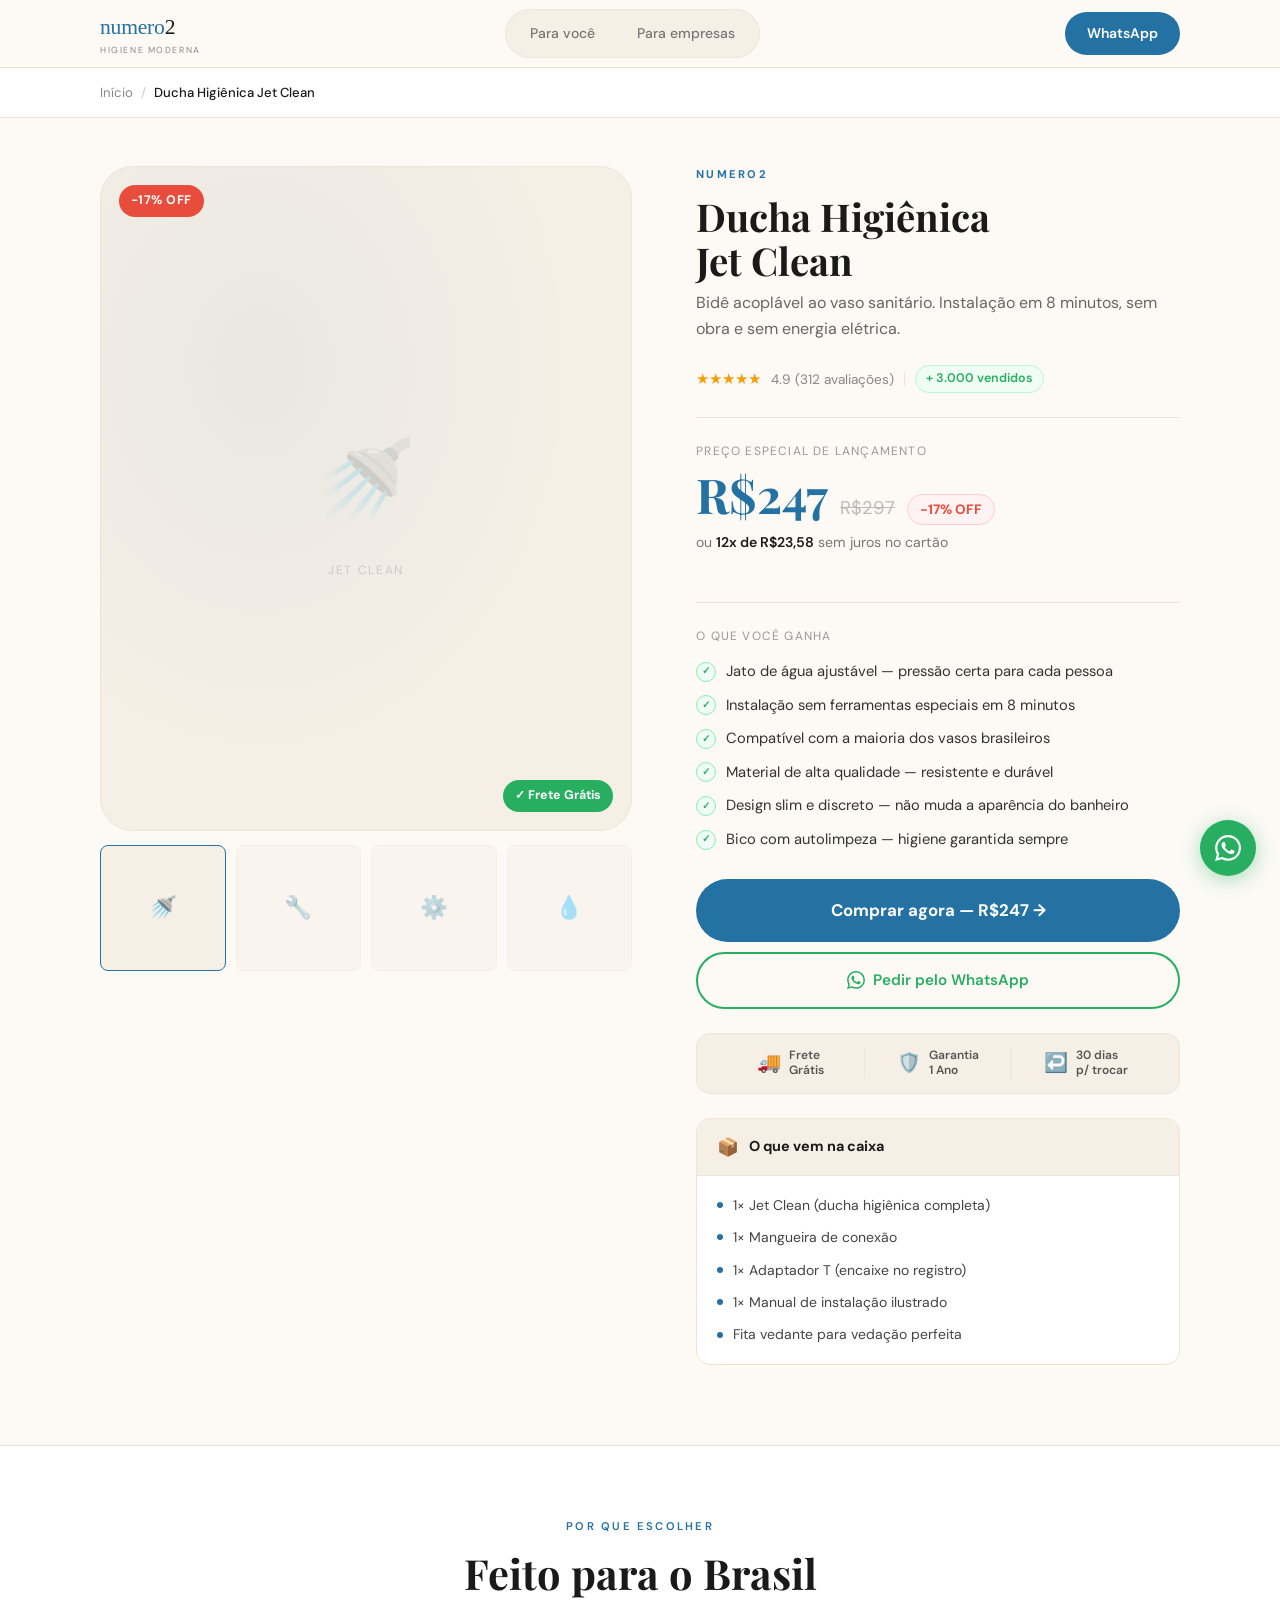
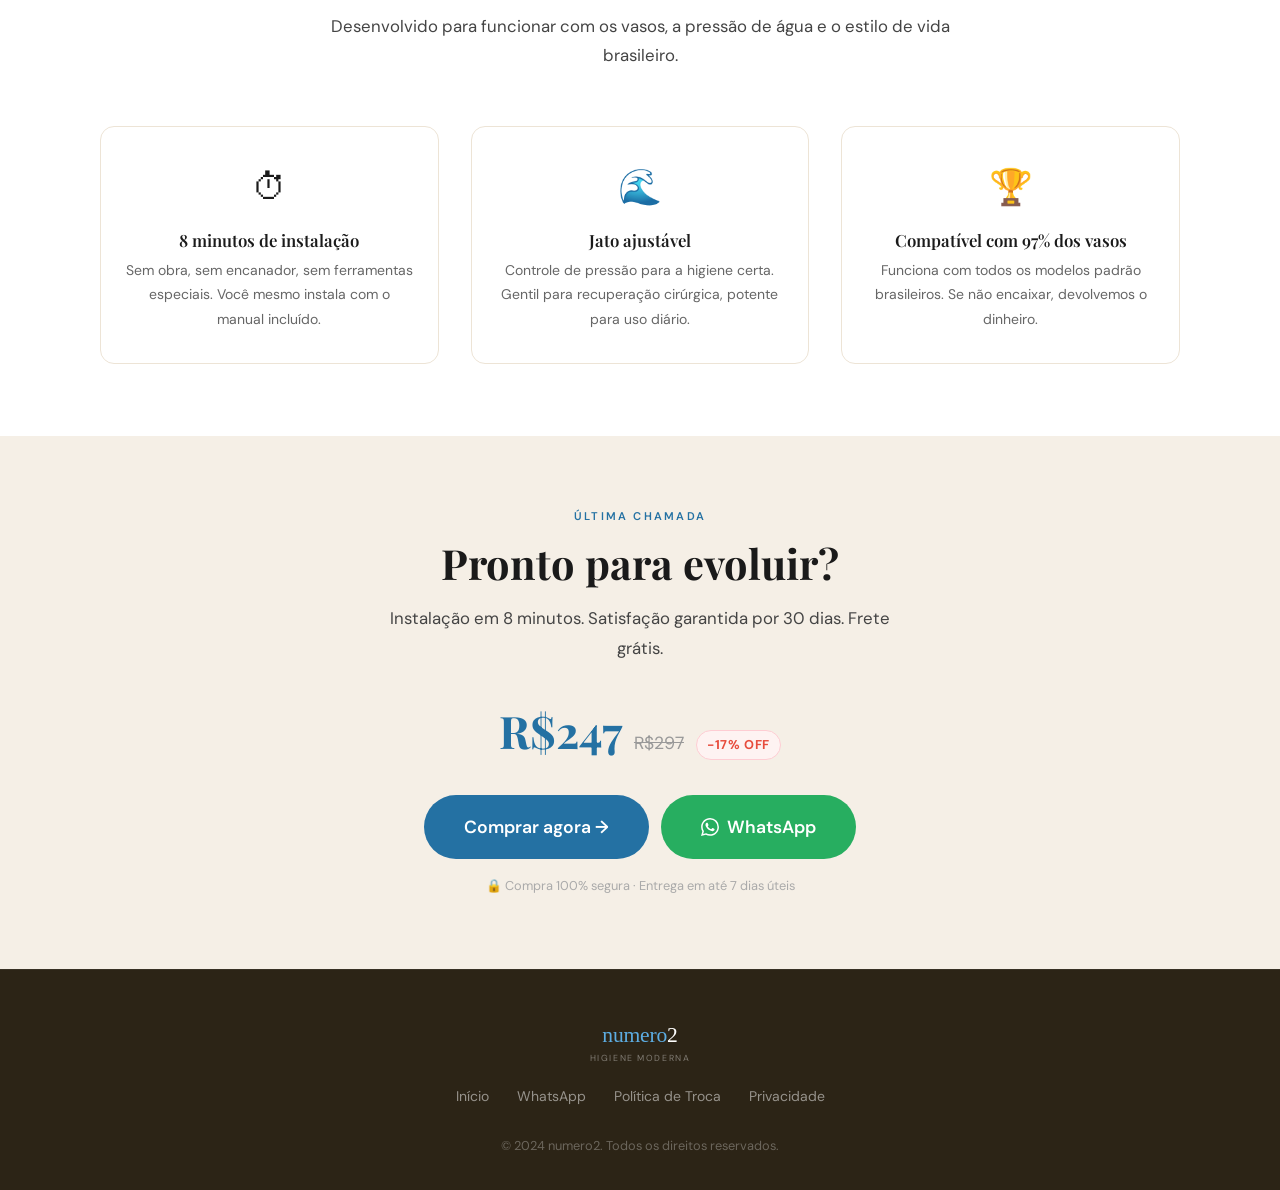
==== produto.html @ 60309506 "Create produto.html" ====
<!DOCTYPE html>
<html lang="pt-BR">
<head>
  <meta charset="UTF-8" />
  <meta name="viewport" content="width=device-width, initial-scale=1.0" />
  <title>Jet Clean — Comprar | numero2</title>
  <meta name="description" content="Ducha Higiênica Jet Clean. R$247 com frete grátis. Instalação em 8 minutos, sem obra, sem energia elétrica." />
  <link rel="stylesheet" href="style.css" />
  <style>
    /* ============================
       PRODUTO PAGE STYLES
       ============================ */

    .produto-page {
      min-height: 100vh;
      background: var(--off-white);
    }

    /* BREADCRUMB */
    .breadcrumb {
      padding: 14px 0;
      border-bottom: 1px solid var(--beige-dark);
      background: var(--white);
    }
    .breadcrumb-inner {
      display: flex;
      align-items: center;
      gap: 8px;
      font-size: 0.82rem;
      color: #888;
    }
    .breadcrumb-inner a {
      color: #888;
      transition: color var(--transition);
    }
    .breadcrumb-inner a:hover { color: var(--blue); }
    .breadcrumb-sep { color: #ccc; }
    .breadcrumb-current { color: var(--black); font-weight: 500; }

    /* MAIN LAYOUT */
    .produto-main {
      padding: 48px 0 80px;
    }
    .produto-grid {
      display: grid;
      grid-template-columns: 1.1fr 1fr;
      gap: 64px;
      align-items: start;
    }

    /* IMAGE COLUMN */
    .produto-images {
      position: sticky;
      top: 88px;
    }
    .produto-main-image {
      width: 100%;
      aspect-ratio: 4/5;
      border-radius: var(--radius-xl);
      border: 1px solid var(--beige-dark);
      background: var(--beige-light);
      display: flex;
      flex-direction: column;
      align-items: center;
      justify-content: center;
      gap: 16px;
      color: #aaa;
      position: relative;
      overflow: hidden;
    }
    .produto-main-image::before {
      content: '';
      position: absolute;
      inset: 0;
      background: radial-gradient(ellipse at 30% 30%, rgba(36,113,163,0.06) 0%, transparent 60%);
    }
    .produto-main-image .big-icon {
      font-size: 5rem;
      opacity: 0.25;
      position: relative;
      z-index: 1;
    }
    .produto-main-image .img-label {
      font-size: 0.75rem;
      letter-spacing: 0.14em;
      text-transform: uppercase;
      opacity: 0.5;
      position: relative;
      z-index: 1;
    }

    /* Badge on image */
    .img-badge {
      position: absolute;
      top: 18px;
      left: 18px;
      background: var(--red);
      color: var(--white);
      font-size: 0.78rem;
      font-weight: 700;
      padding: 6px 12px;
      border-radius: 100px;
      letter-spacing: 0.04em;
      z-index: 2;
    }
    .img-badge-green {
      position: absolute;
      bottom: 18px;
      right: 18px;
      background: var(--green);
      color: var(--white);
      font-size: 0.78rem;
      font-weight: 700;
      padding: 6px 12px;
      border-radius: 100px;
      z-index: 2;
    }

    /* Thumbnails */
    .produto-thumbs {
      display: flex;
      gap: 10px;
      margin-top: 14px;
    }
    .produto-thumb {
      flex: 1;
      aspect-ratio: 1;
      border-radius: var(--radius-sm);
      background: var(--beige-light);
      border: 1.5px solid var(--beige-dark);
      display: flex;
      align-items: center;
      justify-content: center;
      font-size: 1.4rem;
      cursor: pointer;
      transition: all var(--transition);
      opacity: 0.5;
    }
    .produto-thumb:first-child {
      border-color: var(--blue);
      opacity: 1;
    }
    .produto-thumb:hover {
      opacity: 1;
      border-color: var(--blue);
    }

    /* INFO COLUMN */
    .produto-info { display: flex; flex-direction: column; gap: 0; }

    .produto-brand-tag {
      font-family: 'DM Sans', sans-serif;
      font-size: 0.7rem;
      font-weight: 700;
      letter-spacing: 0.2em;
      text-transform: uppercase;
      color: var(--blue);
      margin-bottom: 10px;
    }

    .produto-title {
      font-family: 'Playfair Display', serif;
      font-size: clamp(1.7rem, 3.5vw, 2.4rem);
      font-weight: 700;
      color: var(--black);
      line-height: 1.15;
      margin-bottom: 8px;
    }

    .produto-subtitle {
      font-size: 1rem;
      color: #666;
      margin-bottom: 24px;
      line-height: 1.6;
    }

    /* Rating inline */
    .produto-rating {
      display: flex;
      align-items: center;
      gap: 10px;
      margin-bottom: 24px;
      padding-bottom: 24px;
      border-bottom: 1px solid var(--beige-dark);
    }
    .rating-stars { color: #F59E0B; font-size: 0.95rem; }
    .rating-count { font-size: 0.85rem; color: #888; }
    .rating-sep { width: 1px; height: 14px; background: var(--beige-dark); }
    .rating-badge {
      font-size: 0.78rem;
      font-weight: 600;
      color: var(--green);
      background: #F0FDF4;
      border: 1px solid #BBF7D0;
      padding: 3px 10px;
      border-radius: 100px;
    }

    /* Price section */
    .produto-price-section {
      margin-bottom: 24px;
    }
    .produto-price-label {
      font-size: 0.75rem;
      text-transform: uppercase;
      letter-spacing: 0.1em;
      color: #999;
      margin-bottom: 8px;
    }
    .produto-price-row {
      display: flex;
      align-items: baseline;
      gap: 12px;
      flex-wrap: wrap;
      margin-bottom: 6px;
    }
    .produto-price-main {
      font-family: 'Playfair Display', serif;
      font-size: 3rem;
      font-weight: 700;
      color: var(--blue);
      line-height: 1;
    }
    .produto-price-old {
      font-size: 1.15rem;
      color: #bbb;
      text-decoration: line-through;
    }
    .produto-price-off {
      background: #FEF3F2;
      color: var(--red);
      font-size: 0.85rem;
      font-weight: 700;
      padding: 4px 12px;
      border-radius: 100px;
      border: 1px solid #FECDD3;
    }
    .produto-installment {
      font-size: 0.88rem;
      color: #777;
    }
    .produto-installment strong {
      color: var(--black);
      font-weight: 600;
    }

    /* Divider */
    .info-divider {
      height: 1px;
      background: var(--beige-dark);
      margin: 24px 0;
    }

    /* Benefits list */
    .produto-benefits-title {
      font-size: 0.75rem;
      text-transform: uppercase;
      letter-spacing: 0.1em;
      color: #999;
      margin-bottom: 14px;
    }
    .produto-benefits {
      display: flex;
      flex-direction: column;
      gap: 10px;
      margin-bottom: 28px;
    }
    .produto-benefit {
      display: flex;
      align-items: center;
      gap: 10px;
      font-size: 0.92rem;
      color: #333;
    }
    .benefit-check {
      width: 20px; height: 20px;
      border-radius: 50%;
      background: #F0FDF4;
      border: 1.5px solid #86EFAC;
      display: flex; align-items: center; justify-content: center;
      flex-shrink: 0;
      font-size: 0.65rem;
      color: var(--green);
      font-weight: 700;
    }

    /* CTA Buttons */
    .produto-ctas {
      display: flex;
      flex-direction: column;
      gap: 10px;
      margin-bottom: 24px;
    }
    .btn-buy-main {
      background: var(--blue);
      color: var(--white);
      font-family: 'DM Sans', sans-serif;
      font-size: 1.05rem;
      font-weight: 700;
      padding: 18px 32px;
      border-radius: 100px;
      border: none;
      cursor: pointer;
      transition: all var(--transition);
      display: flex;
      align-items: center;
      justify-content: center;
      gap: 8px;
      text-decoration: none;
      width: 100%;
    }
    .btn-buy-main:hover {
      background: var(--blue-dark);
      transform: translateY(-2px);
      box-shadow: 0 8px 28px rgba(36,113,163,0.35);
    }
    .btn-buy-wa {
      background: transparent;
      color: var(--green);
      font-family: 'DM Sans', sans-serif;
      font-size: 0.95rem;
      font-weight: 600;
      padding: 14px 32px;
      border-radius: 100px;
      border: 2px solid var(--green);
      cursor: pointer;
      transition: all var(--transition);
      display: flex;
      align-items: center;
      justify-content: center;
      gap: 8px;
      text-decoration: none;
      width: 100%;
    }
    .btn-buy-wa:hover {
      background: var(--green);
      color: var(--white);
      transform: translateY(-1px);
      box-shadow: 0 6px 20px rgba(39,174,96,0.3);
    }

    /* Trust bar */
    .trust-bar {
      display: flex;
      align-items: center;
      justify-content: space-between;
      background: var(--beige-light);
      border: 1px solid var(--beige-dark);
      border-radius: var(--radius-md);
      padding: 14px 20px;
      margin-bottom: 24px;
    }
    .trust-item {
      display: flex;
      align-items: center;
      gap: 8px;
      flex: 1;
      justify-content: center;
    }
    .trust-item + .trust-item {
      border-left: 1px solid var(--beige-dark);
    }
    .trust-icon { font-size: 1.2rem; }
    .trust-text { font-size: 0.75rem; font-weight: 600; color: #555; line-height: 1.3; }

    /* What's in the box */
    .box-card {
      background: var(--white);
      border: 1px solid var(--beige-dark);
      border-radius: var(--radius-md);
      overflow: hidden;
    }
    .box-card-header {
      background: var(--beige-light);
      border-bottom: 1px solid var(--beige-dark);
      padding: 14px 20px;
      display: flex;
      align-items: center;
      gap: 10px;
      font-size: 0.9rem;
      font-weight: 700;
      color: var(--black);
    }
    .box-card-header span { font-size: 1.1rem; }
    .box-items { padding: 18px 20px; display: flex; flex-direction: column; gap: 10px; }
    .box-item {
      display: flex;
      align-items: center;
      gap: 10px;
      font-size: 0.875rem;
      color: #444;
    }
    .box-item::before {
      content: '';
      width: 6px; height: 6px;
      border-radius: 50%;
      background: var(--blue);
      flex-shrink: 0;
    }

    /* ================================
       BELOW THE FOLD
       ================================ */
    .produto-details {
      background: var(--white);
      border-top: 1px solid var(--beige-dark);
      padding: 72px 0;
    }
    .details-grid {
      display: grid;
      grid-template-columns: repeat(3, 1fr);
      gap: 32px;
    }
    .detail-card {
      text-align: center;
      padding: 32px 24px;
      border: 1px solid var(--beige-dark);
      border-radius: var(--radius-md);
      transition: all var(--transition);
    }
    .detail-card:hover {
      box-shadow: var(--shadow-md);
      transform: translateY(-4px);
    }
    .detail-icon { font-size: 2.2rem; margin-bottom: 14px; }
    .detail-card h3 { font-size: 1.05rem; margin-bottom: 8px; }
    .detail-card p { font-size: 0.875rem; color: #666; }

    /* STICKY MOBILE BAR */
    .mobile-sticky-bar {
      display: none;
      position: fixed;
      bottom: 0; left: 0; right: 0;
      background: var(--white);
      border-top: 1px solid var(--beige-dark);
      padding: 12px 16px;
      z-index: 700;
      gap: 10px;
      align-items: center;
      box-shadow: 0 -4px 20px rgba(0,0,0,0.08);
    }
    .mobile-sticky-price {
      flex: 1;
    }
    .mobile-sticky-price .main { font-family: 'Playfair Display', serif; font-size: 1.4rem; font-weight: 700; color: var(--blue); }
    .mobile-sticky-price .old { font-size: 0.8rem; color: #bbb; text-decoration: line-through; display: block; margin-top: -4px; }

    /* ================================
       RESPONSIVE
       ================================ */
    @media (max-width: 900px) {
      .produto-grid { grid-template-columns: 1fr; gap: 40px; }
      .produto-images { position: static; }
      .details-grid { grid-template-columns: 1fr; gap: 16px; }
      .mobile-sticky-bar { display: flex; }
      .produto-page { padding-bottom: 80px; }
    }

    @media (max-width: 600px) {
      .produto-main { padding: 24px 0 60px; }
      .produto-main-image { aspect-ratio: 1; }
      .produto-price-main { font-size: 2.4rem; }
      .trust-bar { flex-direction: column; gap: 12px; }
      .trust-item + .trust-item { border-left: none; border-top: 1px solid var(--beige-dark); padding-top: 12px; }
      .trust-item { justify-content: flex-start; width: 100%; }
      .produto-thumbs { display: none; }
    }
  </style>
</head>
<body class="page-top produto-page">

  <!-- NAVBAR -->
  <nav class="navbar" role="navigation" aria-label="Navegação principal">
    <div class="container">
      <a href="index.html" class="logo" aria-label="numero2 - voltar ao início">
        <span class="blue">numero</span><span class="black">2</span>
        <span class="logo-tagline">Higiene Moderna</span>
      </a>
      <div class="tab-switcher" role="tablist" aria-label="Tipo de cliente">
        <a href="index.html" class="tab-btn" style="text-decoration:none;">Para você</a>
        <a href="index.html" class="tab-btn" style="text-decoration:none;">Para empresas</a>
      </div>
      <a href="https://wa.me/5500000000000?text=Olá%2C%20quero%20comprar%20o%20Jet%20Clean" target="_blank" rel="noopener" class="nav-cta" aria-label="Comprar pelo WhatsApp">
        WhatsApp
      </a>
    </div>
  </nav>

  <!-- BREADCRUMB -->
  <div class="breadcrumb">
    <div class="container">
      <div class="breadcrumb-inner">
        <a href="index.html">Início</a>
        <span class="breadcrumb-sep" aria-hidden="true">/</span>
        <span class="breadcrumb-current">Ducha Higiênica Jet Clean</span>
      </div>
    </div>
  </div>

  <!-- MAIN PRODUCT SECTION -->
  <main class="produto-main" id="main-content">
    <div class="container">
      <div class="produto-grid">

        <!-- COLUNA ESQUERDA — Imagem -->
        <div class="produto-images">
          <div class="produto-main-image" role="img" aria-label="Ducha Higiênica Jet Clean — imagem do produto">
            <div class="img-badge">−17% OFF</div>
            <div class="big-icon" aria-hidden="true">🚿</div>
            <div class="img-label">Jet Clean</div>
            <div class="img-badge-green" aria-hidden="true">✓ Frete Grátis</div>
          </div>
          <div class="produto-thumbs" role="list" aria-label="Ângulos do produto">
            <div class="produto-thumb" role="listitem" aria-label="Vista frontal" title="Vista frontal">🚿</div>
            <div class="produto-thumb" role="listitem" aria-label="Vista lateral" title="Vista lateral">🔧</div>
            <div class="produto-thumb" role="listitem" aria-label="Instalação" title="Instalação">⚙️</div>
            <div class="produto-thumb" role="listitem" aria-label="Detalhes do bico" title="Detalhes do bico">💧</div>
          </div>
        </div>

        <!-- COLUNA DIREITA — Info -->
        <div class="produto-info">

          <div class="produto-brand-tag">numero2</div>

          <h1 class="produto-title">Ducha Higiênica<br>Jet Clean</h1>

          <p class="produto-subtitle">Bidê acoplável ao vaso sanitário. Instalação em 8 minutos, sem obra e sem energia elétrica.</p>

          <!-- Rating -->
          <div class="produto-rating">
            <span class="rating-stars" aria-label="4.9 estrelas">★★★★★</span>
            <span class="rating-count">4.9 (312 avaliações)</span>
            <div class="rating-sep" aria-hidden="true"></div>
            <span class="rating-badge">+ 3.000 vendidos</span>
          </div>

          <!-- Price -->
          <div class="produto-price-section">
            <div class="produto-price-label">Preço especial de lançamento</div>
            <div class="produto-price-row">
              <span class="produto-price-main" aria-label="R$ 247">R$247</span>
              <span class="produto-price-old" aria-label="antes R$ 297">R$297</span>
              <span class="produto-price-off" aria-label="25% de desconto">−17% OFF</span>
            </div>
            <div class="produto-installment">
              ou <strong>12x de R$23,58</strong> sem juros no cartão
            </div>
          </div>

          <div class="info-divider" aria-hidden="true"></div>

          <!-- Benefits -->
          <div class="produto-benefits-title">O que você ganha</div>
          <ul class="produto-benefits" aria-label="Benefícios do produto">
            <li class="produto-benefit">
              <span class="benefit-check" aria-hidden="true">✓</span>
              Jato de água ajustável — pressão certa para cada pessoa
            </li>
            <li class="produto-benefit">
              <span class="benefit-check" aria-hidden="true">✓</span>
              Instalação sem ferramentas especiais em 8 minutos
            </li>
            <li class="produto-benefit">
              <span class="benefit-check" aria-hidden="true">✓</span>
              Compatível com a maioria dos vasos brasileiros
            </li>
            <li class="produto-benefit">
              <span class="benefit-check" aria-hidden="true">✓</span>
              Material de alta qualidade — resistente e durável
            </li>
            <li class="produto-benefit">
              <span class="benefit-check" aria-hidden="true">✓</span>
              Design slim e discreto — não muda a aparência do banheiro
            </li>
            <li class="produto-benefit">
              <span class="benefit-check" aria-hidden="true">✓</span>
              Bico com autolimpeza — higiene garantida sempre
            </li>
          </ul>

          <!-- CTAs -->
          <div class="produto-ctas">
            <a href="#" class="btn-buy-main" role="button" aria-label="Comprar Jet Clean por R$ 247">
              Comprar agora — R$247 →
            </a>
            <a href="https://wa.me/5500000000000?text=Olá%2C%20quero%20comprar%20o%20Jet%20Clean%20por%20R%24247" target="_blank" rel="noopener" class="btn-buy-wa" aria-label="Pedir pelo WhatsApp">
              <svg width="18" height="18" viewBox="0 0 24 24" fill="currentColor" aria-hidden="true"><path d="M17.472 14.382c-.297-.149-1.758-.867-2.03-.967-.273-.099-.471-.148-.67.15-.197.297-.767.966-.94 1.164-.173.199-.347.223-.644.075-.297-.15-1.255-.463-2.39-1.475-.883-.788-1.48-1.761-1.653-2.059-.173-.297-.018-.458.13-.606.134-.133.298-.347.446-.52.149-.174.198-.298.298-.497.099-.198.05-.371-.025-.52-.075-.149-.669-1.612-.916-2.207-.242-.579-.487-.5-.669-.51-.173-.008-.371-.01-.57-.01-.198 0-.52.074-.792.372-.272.297-1.04 1.016-1.04 2.479 0 1.462 1.065 2.875 1.213 3.074.149.198 2.096 3.2 5.077 4.487.709.306 1.262.489 1.694.625.712.227 1.36.195 1.871.118.571-.085 1.758-.719 2.006-1.413.248-.694.248-1.289.173-1.413-.074-.124-.272-.198-.57-.347m-5.421 7.403h-.004a9.87 9.87 0 01-5.031-1.378l-.361-.214-3.741.982.998-3.648-.235-.374a9.86 9.86 0 01-1.51-5.26c.001-5.45 4.436-9.884 9.888-9.884 2.64 0 5.122 1.03 6.988 2.898a9.825 9.825 0 012.893 6.994c-.003 5.45-4.437 9.884-9.885 9.884m8.413-18.297A11.815 11.815 0 0012.05 0C5.495 0 .16 5.335.157 11.892c0 2.096.547 4.142 1.588 5.945L.057 24l6.305-1.654a11.882 11.882 0 005.683 1.448h.005c6.554 0 11.89-5.335 11.893-11.893a11.821 11.821 0 00-3.48-8.413z"/></svg>
              Pedir pelo WhatsApp
            </a>
          </div>

          <!-- Trust bar -->
          <div class="trust-bar" role="list" aria-label="Garantias da compra">
            <div class="trust-item" role="listitem">
              <span class="trust-icon" aria-hidden="true">🚚</span>
              <div class="trust-text">Frete<br>Grátis</div>
            </div>
            <div class="trust-item" role="listitem">
              <span class="trust-icon" aria-hidden="true">🛡️</span>
              <div class="trust-text">Garantia<br>1 Ano</div>
            </div>
            <div class="trust-item" role="listitem">
              <span class="trust-icon" aria-hidden="true">↩️</span>
              <div class="trust-text">30 dias<br>p/ trocar</div>
            </div>
          </div>

          <!-- What's in the box -->
          <div class="box-card" role="region" aria-label="Conteúdo da caixa">
            <div class="box-card-header">
              <span aria-hidden="true">📦</span> O que vem na caixa
            </div>
            <ul class="box-items">
              <li class="box-item">1× Jet Clean (ducha higiênica completa)</li>
              <li class="box-item">1× Mangueira de conexão</li>
              <li class="box-item">1× Adaptador T (encaixe no registro)</li>
              <li class="box-item">1× Manual de instalação ilustrado</li>
              <li class="box-item">Fita vedante para vedação perfeita</li>
            </ul>
          </div>

        </div><!-- /info -->
      </div><!-- /grid -->
    </div>
  </main>

  <!-- DETAILS SECTION -->
  <section class="produto-details" aria-label="Diferenciais do produto">
    <div class="container">
      <div class="section-header">
        <span class="section-label">Por que escolher</span>
        <h2>Feito para o Brasil</h2>
        <p>Desenvolvido para funcionar com os vasos, a pressão de água e o estilo de vida brasileiro.</p>
      </div>
      <div class="details-grid">
        <div class="detail-card">
          <div class="detail-icon" aria-hidden="true">⏱</div>
          <h3>8 minutos de instalação</h3>
          <p>Sem obra, sem encanador, sem ferramentas especiais. Você mesmo instala com o manual incluído.</p>
        </div>
        <div class="detail-card">
          <div class="detail-icon" aria-hidden="true">🌊</div>
          <h3>Jato ajustável</h3>
          <p>Controle de pressão para a higiene certa. Gentil para recuperação cirúrgica, potente para uso diário.</p>
        </div>
        <div class="detail-card">
          <div class="detail-icon" aria-hidden="true">🏆</div>
          <h3>Compatível com 97% dos vasos</h3>
          <p>Funciona com todos os modelos padrão brasileiros. Se não encaixar, devolvemos o dinheiro.</p>
        </div>
      </div>
    </div>
  </section>

  <!-- REASSURANCE / FINAL CTA -->
  <section style="background:var(--beige-light); padding:72px 0; text-align:center;" aria-label="Chamada para ação final">
    <div class="container">
      <div style="max-width:540px; margin:0 auto;">
        <span class="section-label">Última chamada</span>
        <h2 style="margin-bottom:16px;">Pronto para evoluir?</h2>
        <p style="margin-bottom:32px; font-size:1.05rem;">Instalação em 8 minutos. Satisfação garantida por 30 dias. Frete grátis.</p>
        <div class="price-block" style="justify-content:center; margin-bottom:28px;">
          <span class="price-main">R$247</span>
          <span class="price-old">R$297</span>
          <span class="price-badge">−17% OFF</span>
        </div>
        <div style="display:flex; gap:12px; justify-content:center; flex-wrap:wrap;">
          <a href="#" class="btn btn-primary btn-lg" role="button">Comprar agora →</a>
          <a href="https://wa.me/5500000000000?text=Olá%2C%20quero%20comprar%20o%20Jet%20Clean" target="_blank" rel="noopener" class="btn btn-whatsapp btn-lg">
            <svg width="18" height="18" viewBox="0 0 24 24" fill="currentColor" aria-hidden="true"><path d="M17.472 14.382c-.297-.149-1.758-.867-2.03-.967-.273-.099-.471-.148-.67.15-.197.297-.767.966-.94 1.164-.173.199-.347.223-.644.075-.297-.15-1.255-.463-2.39-1.475-.883-.788-1.48-1.761-1.653-2.059-.173-.297-.018-.458.13-.606.134-.133.298-.347.446-.52.149-.174.198-.298.298-.497.099-.198.05-.371-.025-.52-.075-.149-.669-1.612-.916-2.207-.242-.579-.487-.5-.669-.51-.173-.008-.371-.01-.57-.01-.198 0-.52.074-.792.372-.272.297-1.04 1.016-1.04 2.479 0 1.462 1.065 2.875 1.213 3.074.149.198 2.096 3.2 5.077 4.487.709.306 1.262.489 1.694.625.712.227 1.36.195 1.871.118.571-.085 1.758-.719 2.006-1.413.248-.694.248-1.289.173-1.413-.074-.124-.272-.198-.57-.347m-5.421 7.403h-.004a9.87 9.87 0 01-5.031-1.378l-.361-.214-3.741.982.998-3.648-.235-.374a9.86 9.86 0 01-1.51-5.26c.001-5.45 4.436-9.884 9.888-9.884 2.64 0 5.122 1.03 6.988 2.898a9.825 9.825 0 012.893 6.994c-.003 5.45-4.437 9.884-9.885 9.884m8.413-18.297A11.815 11.815 0 0012.05 0C5.495 0 .16 5.335.157 11.892c0 2.096.547 4.142 1.588 5.945L.057 24l6.305-1.654a11.882 11.882 0 005.683 1.448h.005c6.554 0 11.89-5.335 11.893-11.893a11.821 11.821 0 00-3.48-8.413z"/></svg>
            WhatsApp
          </a>
        </div>
        <p style="margin-top:16px; font-size:0.8rem; color:#aaa;">🔒 Compra 100% segura · Entrega em até 7 dias úteis</p>
      </div>
    </div>
  </section>

  <!-- FOOTER -->
  <footer class="footer" role="contentinfo">
    <div class="container">
      <div class="footer-inner">
        <div class="logo">
          <span class="blue">numero</span><span class="black">2</span>
          <span class="logo-tagline">Higiene Moderna</span>
        </div>
        <nav class="footer-links" aria-label="Links do rodapé">
          <a href="index.html">Início</a>
          <a href="https://wa.me/5500000000000" target="_blank" rel="noopener">WhatsApp</a>
          <a href="#">Política de Troca</a>
          <a href="#">Privacidade</a>
        </nav>
        <p class="footer-copy">© 2024 numero2. Todos os direitos reservados.</p>
      </div>
    </div>
  </footer>

  <!-- MOBILE STICKY BAR -->
  <div class="mobile-sticky-bar" role="region" aria-label="Barra de compra fixada">
    <div class="mobile-sticky-price">
      <span class="main" aria-label="R$ 247">R$247</span>
      <span class="old" aria-label="antes R$ 297">antes R$297</span>
    </div>
    <a href="#" class="btn btn-primary" style="flex:1; border-radius:100px; padding:14px 20px; font-size:0.9rem;" role="button">
      Comprar agora →
    </a>
  </div>

  <!-- WHATSAPP FLOAT -->
  <a href="https://wa.me/5500000000000?text=Olá%2C%20quero%20comprar%20o%20Jet%20Clean" target="_blank" rel="noopener" class="wa-float" aria-label="Falar pelo WhatsApp" title="Falar pelo WhatsApp">
    <svg width="26" height="26" viewBox="0 0 24 24" fill="white" aria-hidden="true"><path d="M17.472 14.382c-.297-.149-1.758-.867-2.03-.967-.273-.099-.471-.148-.67.15-.197.297-.767.966-.94 1.164-.173.199-.347.223-.644.075-.297-.15-1.255-.463-2.39-1.475-.883-.788-1.48-1.761-1.653-2.059-.173-.297-.018-.458.13-.606.134-.133.298-.347.446-.52.149-.174.198-.298.298-.497.099-.198.05-.371-.025-.52-.075-.149-.669-1.612-.916-2.207-.242-.579-.487-.5-.669-.51-.173-.008-.371-.01-.57-.01-.198 0-.52.074-.792.372-.272.297-1.04 1.016-1.04 2.479 0 1.462 1.065 2.875 1.213 3.074.149.198 2.096 3.2 5.077 4.487.709.306 1.262.489 1.694.625.712.227 1.36.195 1.871.118.571-.085 1.758-.719 2.006-1.413.248-.694.248-1.289.173-1.413-.074-.124-.272-.198-.57-.347m-5.421 7.403h-.004a9.87 9.87 0 01-5.031-1.378l-.361-.214-3.741.982.998-3.648-.235-.374a9.86 9.86 0 01-1.51-5.26c.001-5.45 4.436-9.884 9.888-9.884 2.64 0 5.122 1.03 6.988 2.898a9.825 9.825 0 012.893 6.994c-.003 5.45-4.437 9.884-9.885 9.884m8.413-18.297A11.815 11.815 0 0012.05 0C5.495 0 .16 5.335.157 11.892c0 2.096.547 4.142 1.588 5.945L.057 24l6.305-1.654a11.882 11.882 0 005.683 1.448h.005c6.554 0 11.89-5.335 11.893-11.893a11.821 11.821 0 00-3.48-8.413z"/></svg>
  </a>

  <script>
    /* Navbar shadow on scroll */
    const navbar = document.querySelector('.navbar');
    window.addEventListener('scroll', () => {
      navbar.style.boxShadow = window.scrollY > 10
        ? '0 2px 16px rgba(0,0,0,0.08)'
        : 'none';
    }, { passive: true });
  </script>
</body>
</html>
---- style.css ----
/* ============================================
   NUMERO2 — SHARED STYLES
   ============================================ */

@import url('https://fonts.googleapis.com/css2?family=Playfair+Display:ital,wght@0,400;0,600;0,700;1,400&family=DM+Sans:wght@300;400;500;600&display=swap');

/* ---- RESET & BASE ---- */
*, *::before, *::after { box-sizing: border-box; margin: 0; padding: 0; }

html { scroll-behavior: smooth; font-size: 16px; }

body {
  font-family: 'DM Sans', sans-serif;
  background-color: #FDFAF6;
  color: #1A1A1A;
  line-height: 1.6;
  -webkit-font-smoothing: antialiased;
}

img { max-width: 100%; display: block; }
a { text-decoration: none; color: inherit; }
button { cursor: pointer; border: none; outline: none; font-family: inherit; }
ul { list-style: none; }

/* ---- TOKENS ---- */
:root {
  --blue:        #2471A3;
  --blue-light:  #EBF3FB;
  --blue-dark:   #1A5276;
  --black:       #1A1A1A;
  --brown-dark:  #2C2416;
  --beige-light: #F5EFE6;
  --beige-dark:  #EDE4D6;
  --off-white:   #FDFAF6;
  --white:       #FFFFFF;
  --green:       #27AE60;
  --red:         #E74C3C;
  --shadow-sm:   0 2px 8px rgba(0,0,0,0.06);
  --shadow-md:   0 4px 20px rgba(0,0,0,0.10);
  --shadow-lg:   0 8px 40px rgba(0,0,0,0.13);
  --radius-sm:   8px;
  --radius-md:   14px;
  --radius-lg:   22px;
  --radius-xl:   32px;
  --transition:  0.2s ease;
}

/* ---- TYPOGRAPHY ---- */
h1, h2, h3, h4 {
  font-family: 'Playfair Display', serif;
  line-height: 1.2;
  color: var(--black);
}
h1 { font-size: clamp(2rem, 5vw, 3.5rem); font-weight: 700; }
h2 { font-size: clamp(1.6rem, 4vw, 2.6rem); font-weight: 700; }
h3 { font-size: clamp(1.15rem, 2.5vw, 1.55rem); font-weight: 600; }
h4 { font-size: 1.1rem; font-weight: 600; }
p  { font-size: 1rem; color: #444; line-height: 1.75; }

/* ---- LAYOUT ---- */
.container {
  width: 100%;
  max-width: 1120px;
  margin: 0 auto;
  padding: 0 20px;
}

section { padding: 80px 0; }

/* ---- NAVBAR ---- */
.navbar {
  position: fixed;
  top: 0; left: 0; right: 0;
  z-index: 999;
  background: rgba(253, 250, 246, 0.96);
  backdrop-filter: blur(12px);
  -webkit-backdrop-filter: blur(12px);
  border-bottom: 1px solid var(--beige-dark);
  height: 68px;
}

.navbar .container {
  display: flex;
  align-items: center;
  justify-content: space-between;
  height: 100%;
  gap: 16px;
}

/* Logo */
.logo {
  font-family: 'Georgia', serif;
  font-size: 1.35rem;
  font-weight: 400;
  letter-spacing: -0.01em;
  white-space: nowrap;
  flex-shrink: 0;
}
.logo span.blue { color: var(--blue); }
.logo span.black { color: var(--black); }

.logo-tagline {
  font-family: 'DM Sans', sans-serif;
  font-size: 0.55rem;
  letter-spacing: 0.18em;
  text-transform: uppercase;
  color: #888;
  margin-top: -2px;
  display: block;
}

/* Tab switcher */
.tab-switcher {
  display: flex;
  background: var(--beige-light);
  border: 1px solid var(--beige-dark);
  border-radius: 100px;
  padding: 4px;
  gap: 2px;
}

.tab-btn {
  font-family: 'DM Sans', sans-serif;
  font-size: 0.875rem;
  font-weight: 500;
  padding: 8px 20px;
  border-radius: 100px;
  border: none;
  background: transparent;
  color: #777;
  transition: all var(--transition);
  cursor: pointer;
  white-space: nowrap;
}

.tab-btn.active {
  background: var(--white);
  color: var(--blue);
  font-weight: 600;
  box-shadow: var(--shadow-sm);
}

.tab-btn:hover:not(.active) {
  color: var(--black);
  background: rgba(255,255,255,0.5);
}

/* Navbar CTA */
.nav-cta {
  background: var(--blue);
  color: var(--white);
  font-size: 0.875rem;
  font-weight: 600;
  padding: 10px 22px;
  border-radius: 100px;
  transition: all var(--transition);
  white-space: nowrap;
  flex-shrink: 0;
  display: inline-flex;
  align-items: center;
  gap: 6px;
}
.nav-cta:hover {
  background: var(--blue-dark);
  transform: translateY(-1px);
  box-shadow: 0 4px 16px rgba(36,113,163,0.3);
}

/* Page offset for fixed navbar */
.page-top { padding-top: 68px; }

/* ---- BUTTONS ---- */
.btn {
  display: inline-flex;
  align-items: center;
  justify-content: center;
  gap: 8px;
  font-family: 'DM Sans', sans-serif;
  font-weight: 600;
  font-size: 1rem;
  padding: 16px 32px;
  border-radius: 100px;
  transition: all var(--transition);
  cursor: pointer;
  border: none;
  text-decoration: none;
}

.btn-primary {
  background: var(--blue);
  color: var(--white);
}
.btn-primary:hover {
  background: var(--blue-dark);
  transform: translateY(-2px);
  box-shadow: 0 6px 24px rgba(36,113,163,0.35);
}

.btn-whatsapp {
  background: var(--green);
  color: var(--white);
}
.btn-whatsapp:hover {
  background: #219150;
  transform: translateY(-2px);
  box-shadow: 0 6px 24px rgba(39,174,96,0.35);
}

.btn-outline {
  background: transparent;
  color: var(--blue);
  border: 2px solid var(--blue);
}
.btn-outline:hover {
  background: var(--blue);
  color: var(--white);
  transform: translateY(-2px);
}

.btn-lg {
  font-size: 1.1rem;
  padding: 18px 40px;
}

.btn-sm {
  font-size: 0.875rem;
  padding: 10px 22px;
}

/* ---- PRICE DISPLAY ---- */
.price-block {
  display: flex;
  align-items: baseline;
  gap: 12px;
  flex-wrap: wrap;
}
.price-main {
  font-family: 'Playfair Display', serif;
  font-size: clamp(2rem, 5vw, 2.8rem);
  font-weight: 700;
  color: var(--blue);
}
.price-old {
  font-size: 1.1rem;
  color: #999;
  text-decoration: line-through;
}
.price-badge {
  background: #FEF3F2;
  color: var(--red);
  font-size: 0.8rem;
  font-weight: 700;
  padding: 4px 10px;
  border-radius: 100px;
  letter-spacing: 0.05em;
  border: 1px solid #FECDD3;
}

/* ---- SECTION HEADERS ---- */
.section-label {
  font-family: 'DM Sans', sans-serif;
  font-size: 0.7rem;
  font-weight: 600;
  letter-spacing: 0.2em;
  text-transform: uppercase;
  color: var(--blue);
  margin-bottom: 12px;
  display: block;
}

.section-header {
  text-align: center;
  max-width: 640px;
  margin: 0 auto 56px;
}
.section-header p {
  margin-top: 14px;
  font-size: 1.05rem;
}

/* ---- CARDS ---- */
.card {
  background: var(--white);
  border: 1px solid var(--beige-dark);
  border-radius: var(--radius-md);
  padding: 28px;
  transition: all var(--transition);
}
.card:hover {
  box-shadow: var(--shadow-md);
  transform: translateY(-3px);
  border-color: var(--beige-dark);
}

/* ---- ICON BADGE ---- */
.icon-badge {
  width: 48px;
  height: 48px;
  border-radius: var(--radius-sm);
  display: flex;
  align-items: center;
  justify-content: center;
  font-size: 1.4rem;
  margin-bottom: 16px;
}
.icon-badge-blue { background: var(--blue-light); }
.icon-badge-beige { background: var(--beige-light); }

/* ---- PRODUCT PLACEHOLDER ---- */
.product-placeholder {
  background: var(--beige-light);
  border: 1px solid var(--beige-dark);
  border-radius: var(--radius-lg);
  display: flex;
  flex-direction: column;
  align-items: center;
  justify-content: center;
  gap: 12px;
  color: #aaa;
  font-size: 0.85rem;
  letter-spacing: 0.08em;
  text-transform: uppercase;
}
.product-placeholder .icon { font-size: 3rem; opacity: 0.35; }

/* ---- GRID HELPERS ---- */
.grid-2 { display: grid; grid-template-columns: repeat(2, 1fr); gap: 24px; }
.grid-3 { display: grid; grid-template-columns: repeat(3, 1fr); gap: 24px; }
.grid-4 { display: grid; grid-template-columns: repeat(4, 1fr); gap: 24px; }

/* ---- STAR RATING ---- */
.stars { color: #F59E0B; font-size: 1rem; letter-spacing: 2px; }

/* ---- ACCORDION ---- */
.accordion-item {
  border-bottom: 1px solid var(--beige-dark);
}
.accordion-item:first-child { border-top: 1px solid var(--beige-dark); }

.accordion-trigger {
  width: 100%;
  background: none;
  border: none;
  padding: 20px 0;
  display: flex;
  align-items: center;
  justify-content: space-between;
  gap: 16px;
  cursor: pointer;
  font-family: 'DM Sans', sans-serif;
  font-size: 1rem;
  font-weight: 600;
  color: var(--black);
  text-align: left;
  transition: color var(--transition);
}
.accordion-trigger:hover { color: var(--blue); }

.accordion-icon {
  width: 28px;
  height: 28px;
  border-radius: 50%;
  border: 1.5px solid var(--beige-dark);
  display: flex;
  align-items: center;
  justify-content: center;
  flex-shrink: 0;
  transition: all var(--transition);
  font-size: 1.1rem;
  color: var(--blue);
  font-weight: 400;
}
.accordion-item.open .accordion-icon {
  background: var(--blue);
  color: var(--white);
  border-color: var(--blue);
  transform: rotate(45deg);
}

.accordion-body {
  max-height: 0;
  overflow: hidden;
  transition: max-height 0.35s ease, padding 0.2s ease;
}
.accordion-body.open {
  max-height: 400px;
}
.accordion-body p {
  padding-bottom: 20px;
  color: #555;
  font-size: 0.95rem;
}

/* ---- CHECK / X LIST ---- */
.check-list li, .x-list li {
  display: flex;
  align-items: flex-start;
  gap: 10px;
  margin-bottom: 10px;
  font-size: 0.95rem;
  color: #444;
}
.check-list li::before {
  content: '✓';
  color: var(--green);
  font-weight: 700;
  flex-shrink: 0;
  margin-top: 2px;
}
.x-list li::before {
  content: '✗';
  color: var(--red);
  font-weight: 700;
  flex-shrink: 0;
  margin-top: 2px;
}

/* ---- SOCIAL PROOF BAR ---- */
.proof-bar {
  background: var(--brown-dark);
  color: var(--white);
  padding: 32px 0;
}
.proof-bar-grid {
  display: grid;
  grid-template-columns: repeat(4, 1fr);
  gap: 24px;
  text-align: center;
}
.proof-item strong {
  display: block;
  font-family: 'Playfair Display', serif;
  font-size: clamp(1.6rem, 3vw, 2.2rem);
  font-weight: 700;
  color: var(--white);
  margin-bottom: 4px;
}
.proof-item span {
  font-size: 0.85rem;
  color: rgba(255,255,255,0.65);
  letter-spacing: 0.03em;
}

/* ---- FOOTER ---- */
.footer {
  background: var(--brown-dark);
  color: rgba(255,255,255,0.7);
  padding: 48px 0 32px;
  border-top: 1px solid rgba(255,255,255,0.06);
}
.footer-inner {
  display: flex;
  flex-direction: column;
  align-items: center;
  gap: 20px;
  text-align: center;
}
.footer .logo .blue { color: #5DADE2; }
.footer .logo .black { color: #fff; }
.footer .logo-tagline { color: rgba(255,255,255,0.4); }
.footer-links {
  display: flex;
  gap: 28px;
  flex-wrap: wrap;
  justify-content: center;
}
.footer-links a {
  font-size: 0.875rem;
  color: rgba(255,255,255,0.5);
  transition: color var(--transition);
}
.footer-links a:hover { color: var(--white); }
.footer-copy {
  font-size: 0.8rem;
  color: rgba(255,255,255,0.3);
  margin-top: 8px;
}

/* ---- WHATSAPP FLOAT ---- */
.wa-float {
  position: fixed;
  bottom: 24px;
  right: 24px;
  z-index: 800;
  width: 56px;
  height: 56px;
  border-radius: 50%;
  background: var(--green);
  display: flex;
  align-items: center;
  justify-content: center;
  box-shadow: 0 4px 20px rgba(39,174,96,0.4);
  transition: all var(--transition);
  font-size: 1.5rem;
  text-decoration: none;
}
.wa-float:hover {
  transform: scale(1.1) translateY(-2px);
  box-shadow: 0 8px 28px rgba(39,174,96,0.5);
}

/* ---- TABS CONTENT ---- */
.tab-content { display: none; }
.tab-content.active { display: block; }

/* ---- DIVIDER ---- */
.divider {
  height: 1px;
  background: var(--beige-dark);
  margin: 0;
}

/* ============================================
   RESPONSIVE — TABLET
   ============================================ */
@media (max-width: 900px) {
  section { padding: 60px 0; }
  .grid-4 { grid-template-columns: repeat(2, 1fr); }
  .proof-bar-grid { grid-template-columns: repeat(2, 1fr); gap: 20px; }
}

/* ============================================
   RESPONSIVE — MOBILE
   ============================================ */
@media (max-width: 600px) {
  section { padding: 48px 0; }
  .container { padding: 0 16px; }

  .tab-btn { padding: 7px 14px; font-size: 0.8rem; }
  .nav-cta { padding: 9px 16px; font-size: 0.8rem; }

  .grid-2, .grid-3, .grid-4 { grid-template-columns: 1fr; gap: 16px; }
  .proof-bar-grid { grid-template-columns: repeat(2, 1fr); gap: 16px; }

  .section-header { margin-bottom: 36px; }

  .btn-lg { font-size: 1rem; padding: 16px 28px; }

  .logo { font-size: 1.1rem; }
  .logo-tagline { font-size: 0.48rem; }

  .wa-float { bottom: 16px; right: 16px; width: 50px; height: 50px; font-size: 1.3rem; }
}
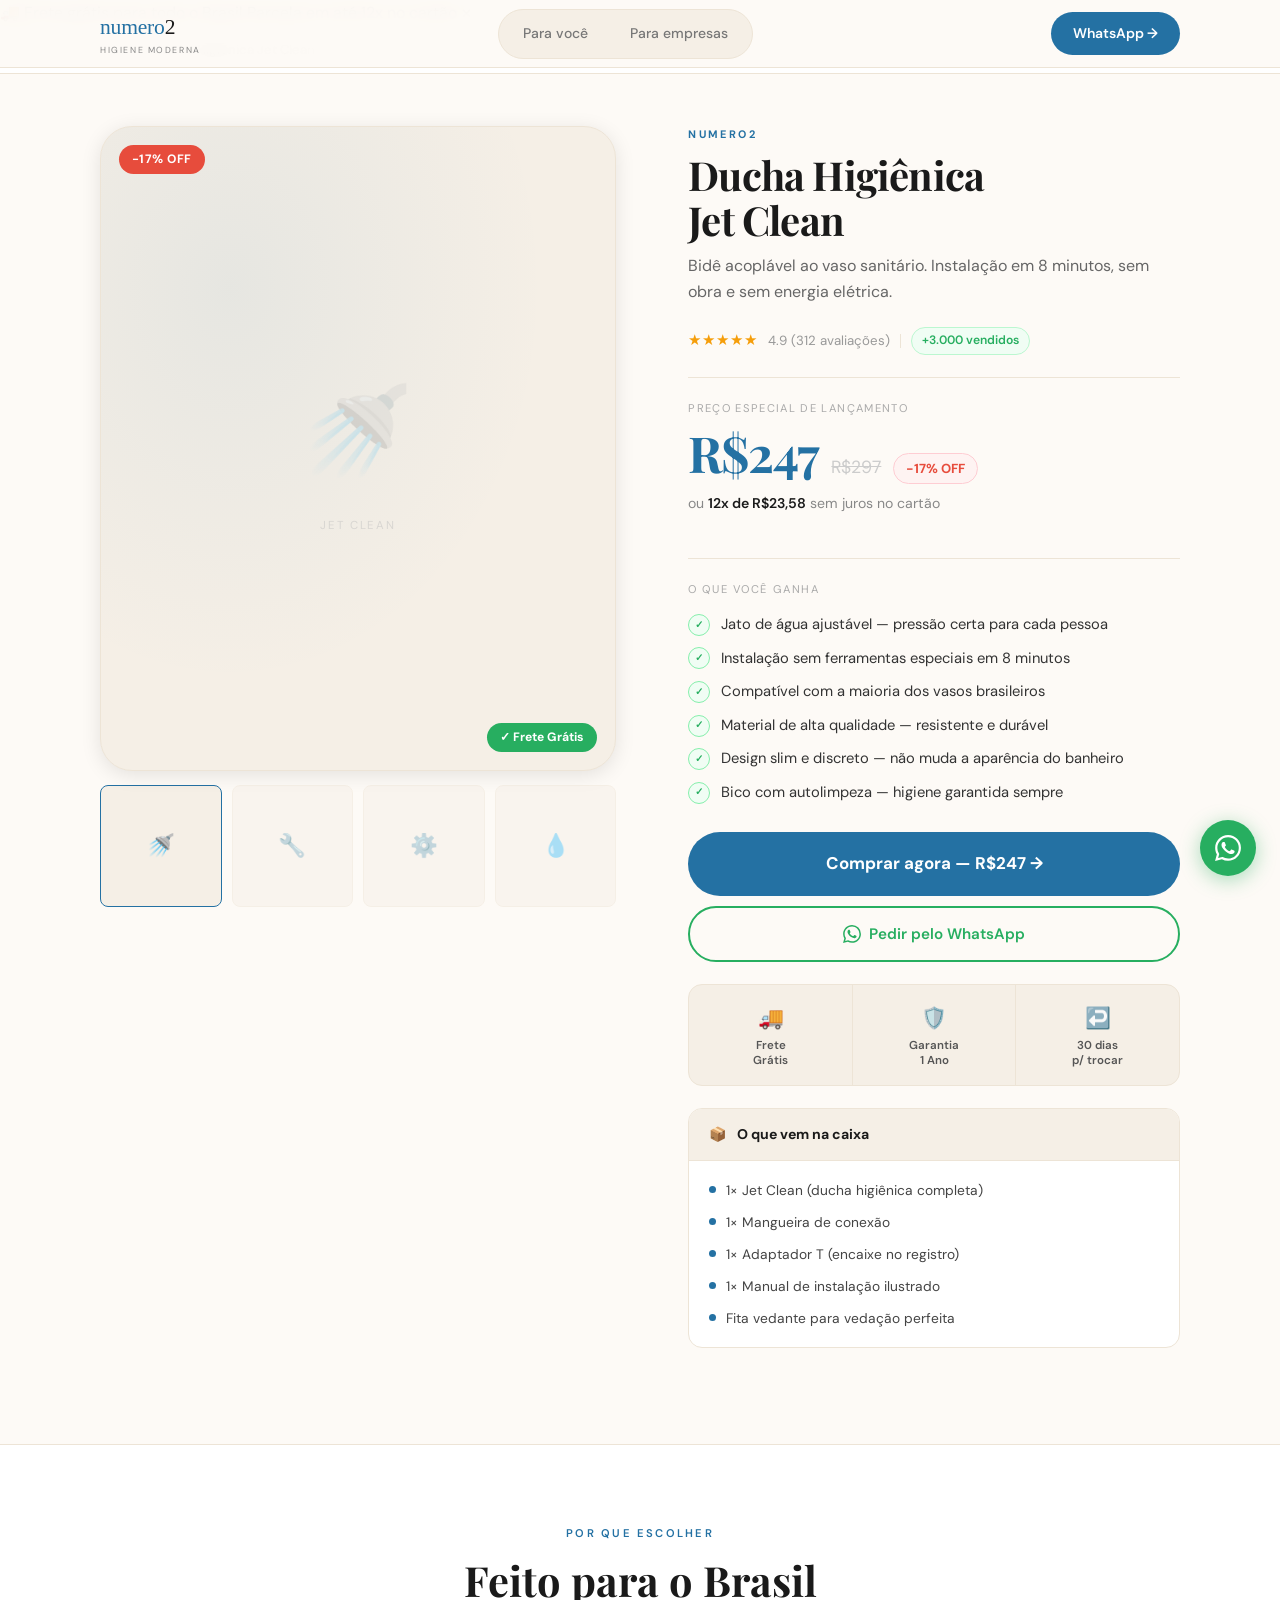
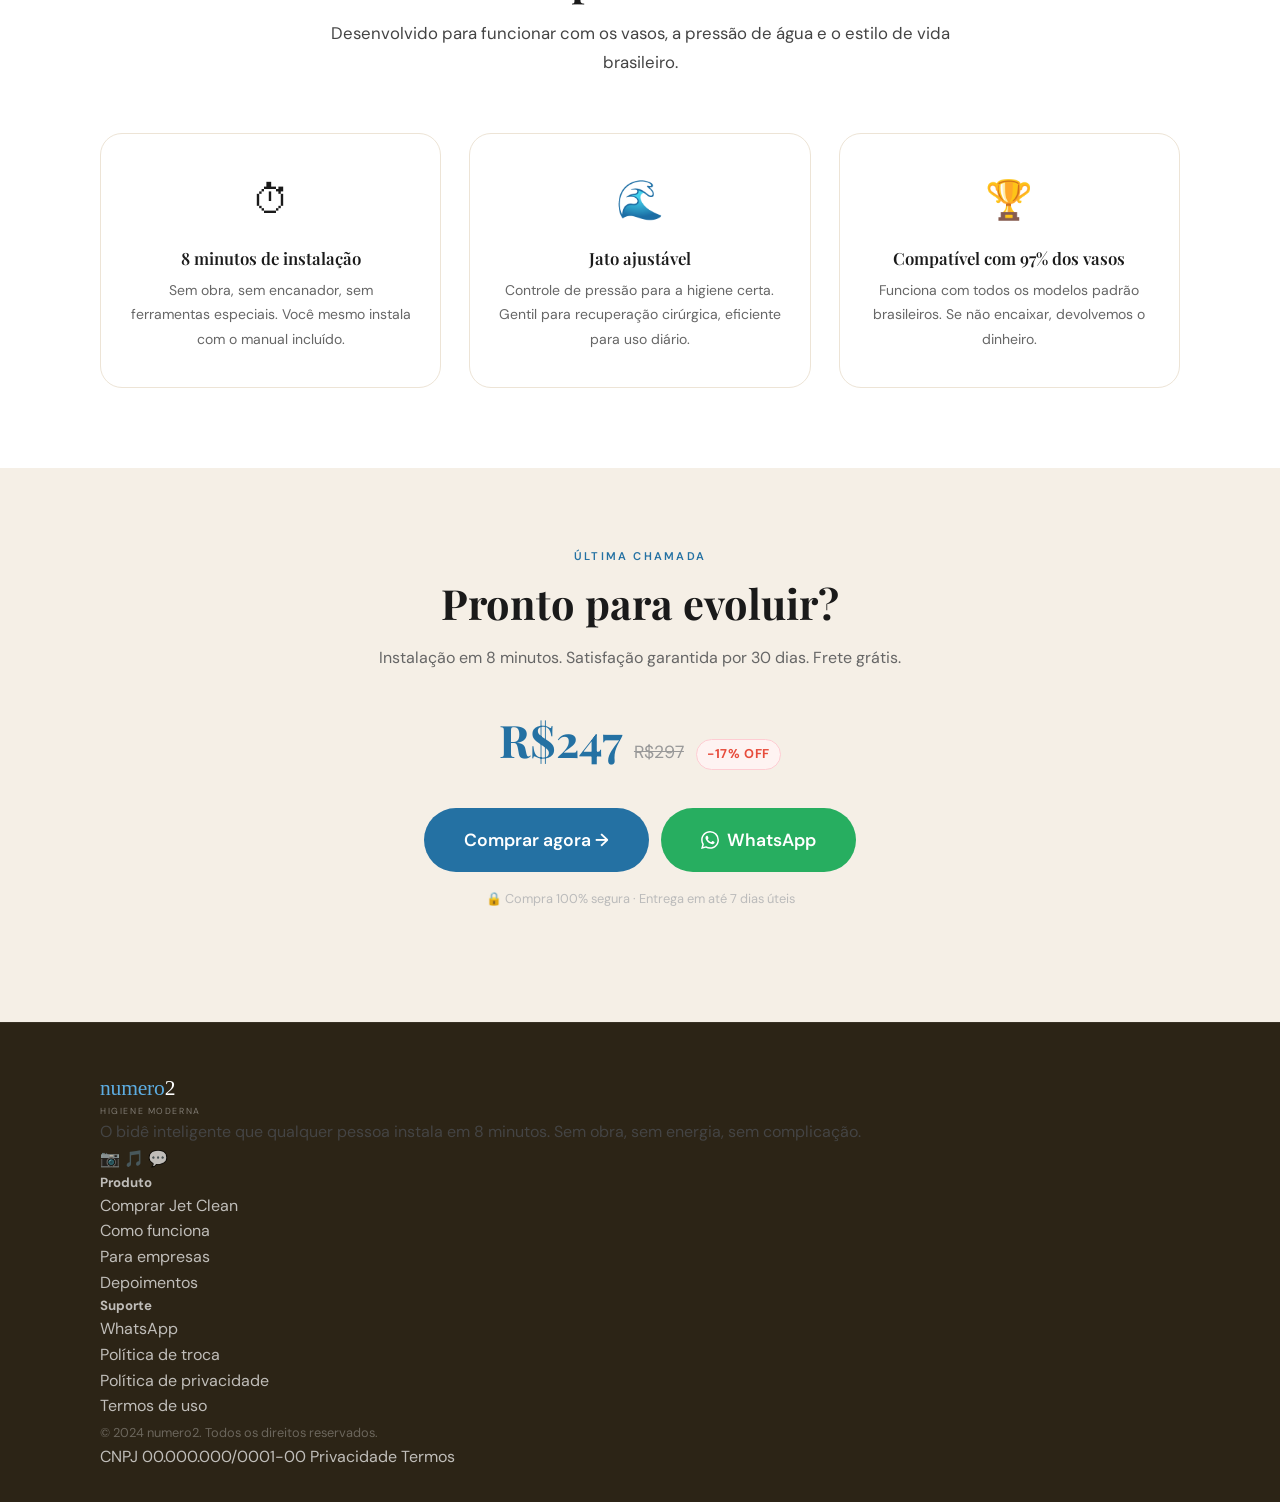
==== commit 399bd22b: "produto.html" ====
--- a/produto.html
+++ b/produto.html
@@ -1,487 +1,366 @@
-<!DOCTYPE html>
+ <!DOCTYPE html>
 <html lang="pt-BR">
 <head>
   <meta charset="UTF-8" />
   <meta name="viewport" content="width=device-width, initial-scale=1.0" />
   <title>Jet Clean — Comprar | numero2</title>
   <meta name="description" content="Ducha Higiênica Jet Clean. R$247 com frete grátis. Instalação em 8 minutos, sem obra, sem energia elétrica." />
+  <link rel="preconnect" href="https://fonts.googleapis.com" />
+  <link rel="preconnect" href="https://fonts.gstatic.com" crossorigin />
   <link rel="stylesheet" href="style.css" />
   <style>
     /* ============================
-       PRODUTO PAGE STYLES
+       PRODUTO PAGE — LOCAL STYLES
        ============================ */
 
-    .produto-page {
-      min-height: 100vh;
-      background: var(--off-white);
-    }
+    .produto-page { min-height: 100vh; background: var(--off-white); }
 
     /* BREADCRUMB */
     .breadcrumb {
-      padding: 14px 0;
+      padding: 13px 0;
       border-bottom: 1px solid var(--beige-dark);
       background: var(--white);
     }
     .breadcrumb-inner {
-      display: flex;
-      align-items: center;
-      gap: 8px;
-      font-size: 0.82rem;
-      color: #888;
-    }
-    .breadcrumb-inner a {
-      color: #888;
-      transition: color var(--transition);
-    }
+      display: flex; align-items: center; gap: 8px;
+      font-size: 0.82rem; color: #999;
+    }
+    .breadcrumb-inner a { color: #999; transition: color var(--transition); }
     .breadcrumb-inner a:hover { color: var(--blue); }
-    .breadcrumb-sep { color: #ccc; }
+    .breadcrumb-sep { color: #ddd; }
     .breadcrumb-current { color: var(--black); font-weight: 500; }
 
     /* MAIN LAYOUT */
-    .produto-main {
-      padding: 48px 0 80px;
-    }
+    .produto-main { padding: 52px 0 96px; }
     .produto-grid {
       display: grid;
-      grid-template-columns: 1.1fr 1fr;
-      gap: 64px;
+      grid-template-columns: 1.05fr 1fr;
+      gap: 72px;
       align-items: start;
     }
 
     /* IMAGE COLUMN */
-    .produto-images {
-      position: sticky;
-      top: 88px;
-    }
+    .produto-images { position: sticky; top: 88px; }
     .produto-main-image {
-      width: 100%;
-      aspect-ratio: 4/5;
+      width: 100%; aspect-ratio: 4/5;
       border-radius: var(--radius-xl);
       border: 1px solid var(--beige-dark);
       background: var(--beige-light);
-      display: flex;
-      flex-direction: column;
-      align-items: center;
-      justify-content: center;
-      gap: 16px;
-      color: #aaa;
-      position: relative;
-      overflow: hidden;
+      display: flex; flex-direction: column;
+      align-items: center; justify-content: center;
+      gap: 16px; color: #bbb; position: relative; overflow: hidden;
+      box-shadow: var(--shadow-md);
     }
     .produto-main-image::before {
       content: '';
-      position: absolute;
-      inset: 0;
-      background: radial-gradient(ellipse at 30% 30%, rgba(36,113,163,0.06) 0%, transparent 60%);
+      position: absolute; inset: 0;
+      background: radial-gradient(ellipse at 25% 25%, rgba(36,113,163,0.07) 0%, transparent 58%);
     }
     .produto-main-image .big-icon {
-      font-size: 5rem;
-      opacity: 0.25;
-      position: relative;
-      z-index: 1;
+      font-size: 5.5rem; opacity: 0.22;
+      position: relative; z-index: 1;
     }
     .produto-main-image .img-label {
-      font-size: 0.75rem;
-      letter-spacing: 0.14em;
-      text-transform: uppercase;
-      opacity: 0.5;
-      position: relative;
-      z-index: 1;
-    }
-
-    /* Badge on image */
-    .img-badge {
-      position: absolute;
-      top: 18px;
-      left: 18px;
-      background: var(--red);
-      color: var(--white);
-      font-size: 0.78rem;
-      font-weight: 700;
-      padding: 6px 12px;
-      border-radius: 100px;
+      font-size: 0.72rem; letter-spacing: 0.16em;
+      text-transform: uppercase; opacity: 0.45;
+      position: relative; z-index: 1;
+    }
+    .img-badge-pill {
+      position: absolute; top: 18px; left: 18px; z-index: 2;
+      background: var(--red); color: var(--white);
+      font-size: 0.76rem; font-weight: 700;
+      padding: 5px 13px; border-radius: 100px;
       letter-spacing: 0.04em;
-      z-index: 2;
     }
     .img-badge-green {
-      position: absolute;
-      bottom: 18px;
-      right: 18px;
-      background: var(--green);
-      color: var(--white);
-      font-size: 0.78rem;
-      font-weight: 700;
-      padding: 6px 12px;
-      border-radius: 100px;
-      z-index: 2;
+      position: absolute; bottom: 18px; right: 18px; z-index: 2;
+      background: var(--green); color: var(--white);
+      font-size: 0.76rem; font-weight: 700;
+      padding: 5px 13px; border-radius: 100px;
     }
 
     /* Thumbnails */
-    .produto-thumbs {
-      display: flex;
-      gap: 10px;
-      margin-top: 14px;
-    }
+    .produto-thumbs { display: flex; gap: 10px; margin-top: 14px; }
     .produto-thumb {
-      flex: 1;
-      aspect-ratio: 1;
-      border-radius: var(--radius-sm);
+      flex: 1; aspect-ratio: 1; border-radius: var(--radius-sm);
       background: var(--beige-light);
       border: 1.5px solid var(--beige-dark);
-      display: flex;
-      align-items: center;
-      justify-content: center;
-      font-size: 1.4rem;
-      cursor: pointer;
-      transition: all var(--transition);
-      opacity: 0.5;
-    }
-    .produto-thumb:first-child {
-      border-color: var(--blue);
-      opacity: 1;
-    }
-    .produto-thumb:hover {
-      opacity: 1;
-      border-color: var(--blue);
-    }
+      display: flex; align-items: center; justify-content: center;
+      font-size: 1.4rem; cursor: pointer;
+      transition: all var(--transition); opacity: 0.48;
+      min-height: 52px;
+    }
+    .produto-thumb.active, .produto-thumb:first-child { border-color: var(--blue); opacity: 1; }
+    .produto-thumb:hover { opacity: 1; border-color: var(--blue); }
 
     /* INFO COLUMN */
-    .produto-info { display: flex; flex-direction: column; gap: 0; }
-
+    .produto-info { display: flex; flex-direction: column; }
     .produto-brand-tag {
       font-family: 'DM Sans', sans-serif;
-      font-size: 0.7rem;
-      font-weight: 700;
-      letter-spacing: 0.2em;
-      text-transform: uppercase;
-      color: var(--blue);
-      margin-bottom: 10px;
-    }
-
+      font-size: 0.68rem; font-weight: 700;
+      letter-spacing: 0.22em; text-transform: uppercase;
+      color: var(--blue); margin-bottom: 10px;
+    }
     .produto-title {
       font-family: 'Playfair Display', serif;
-      font-size: clamp(1.7rem, 3.5vw, 2.4rem);
-      font-weight: 700;
-      color: var(--black);
-      line-height: 1.15;
-      margin-bottom: 8px;
-    }
-
+      font-size: clamp(1.8rem, 3.5vw, 2.5rem);
+      font-weight: 700; color: var(--black);
+      line-height: 1.12; margin-bottom: 10px;
+      letter-spacing: -0.02em;
+    }
     .produto-subtitle {
-      font-size: 1rem;
-      color: #666;
-      margin-bottom: 24px;
-      line-height: 1.6;
-    }
-
-    /* Rating inline */
+      font-size: 1rem; color: #666;
+      margin-bottom: 22px; line-height: 1.65;
+    }
+
+    /* Rating */
     .produto-rating {
-      display: flex;
-      align-items: center;
-      gap: 10px;
-      margin-bottom: 24px;
-      padding-bottom: 24px;
+      display: flex; align-items: center; gap: 10px;
+      margin-bottom: 22px; padding-bottom: 22px;
       border-bottom: 1px solid var(--beige-dark);
-    }
-    .rating-stars { color: #F59E0B; font-size: 0.95rem; }
-    .rating-count { font-size: 0.85rem; color: #888; }
-    .rating-sep { width: 1px; height: 14px; background: var(--beige-dark); }
+      flex-wrap: wrap;
+    }
+    .rating-stars { color: #F59E0B; font-size: 0.92rem; letter-spacing: 1px; }
+    .rating-count { font-size: 0.83rem; color: #999; }
+    .rating-sep { width: 1px; height: 14px; background: var(--beige-dark); flex-shrink: 0; }
     .rating-badge {
-      font-size: 0.78rem;
-      font-weight: 600;
+      font-size: 0.76rem; font-weight: 600;
       color: var(--green);
-      background: #F0FDF4;
-      border: 1px solid #BBF7D0;
-      padding: 3px 10px;
-      border-radius: 100px;
-    }
-
-    /* Price section */
-    .produto-price-section {
-      margin-bottom: 24px;
-    }
+      background: #F0FDF4; border: 1px solid #BBF7D0;
+      padding: 3px 10px; border-radius: 100px;
+    }
+
+    /* Price */
+    .produto-price-section { margin-bottom: 22px; }
     .produto-price-label {
-      font-size: 0.75rem;
-      text-transform: uppercase;
-      letter-spacing: 0.1em;
-      color: #999;
-      margin-bottom: 8px;
+      font-size: 0.7rem; text-transform: uppercase;
+      letter-spacing: 0.12em; color: #aaa; margin-bottom: 10px;
     }
     .produto-price-row {
-      display: flex;
-      align-items: baseline;
-      gap: 12px;
-      flex-wrap: wrap;
-      margin-bottom: 6px;
+      display: flex; align-items: baseline;
+      gap: 12px; flex-wrap: wrap; margin-bottom: 8px;
     }
     .produto-price-main {
       font-family: 'Playfair Display', serif;
-      font-size: 3rem;
-      font-weight: 700;
-      color: var(--blue);
-      line-height: 1;
-    }
-    .produto-price-old {
-      font-size: 1.15rem;
-      color: #bbb;
-      text-decoration: line-through;
-    }
+      font-size: clamp(2.4rem, 5vw, 3.1rem);
+      font-weight: 700; color: var(--blue);
+      line-height: 1; letter-spacing: -0.02em;
+    }
+    .produto-price-old { font-size: 1.1rem; color: #ccc; text-decoration: line-through; }
     .produto-price-off {
-      background: #FEF3F2;
-      color: var(--red);
-      font-size: 0.85rem;
-      font-weight: 700;
-      padding: 4px 12px;
-      border-radius: 100px;
+      background: #FEF3F2; color: var(--red);
+      font-size: 0.82rem; font-weight: 700;
+      padding: 4px 12px; border-radius: 100px;
       border: 1px solid #FECDD3;
     }
-    .produto-installment {
-      font-size: 0.88rem;
-      color: #777;
-    }
-    .produto-installment strong {
-      color: var(--black);
-      font-weight: 600;
-    }
+    .produto-installment { font-size: 0.88rem; color: #888; }
+    .produto-installment strong { color: var(--black); font-weight: 600; }
 
     /* Divider */
-    .info-divider {
-      height: 1px;
-      background: var(--beige-dark);
-      margin: 24px 0;
-    }
-
-    /* Benefits list */
+    .info-divider { height: 1px; background: var(--beige-dark); margin: 22px 0; }
+
+    /* Benefits */
     .produto-benefits-title {
-      font-size: 0.75rem;
-      text-transform: uppercase;
-      letter-spacing: 0.1em;
-      color: #999;
-      margin-bottom: 14px;
-    }
-    .produto-benefits {
-      display: flex;
-      flex-direction: column;
-      gap: 10px;
-      margin-bottom: 28px;
-    }
+      font-size: 0.7rem; text-transform: uppercase;
+      letter-spacing: 0.14em; color: #aaa; margin-bottom: 14px;
+    }
+    .produto-benefits { display: flex; flex-direction: column; gap: 10px; margin-bottom: 28px; }
     .produto-benefit {
-      display: flex;
-      align-items: center;
-      gap: 10px;
-      font-size: 0.92rem;
-      color: #333;
-    }
+      display: flex; align-items: center; gap: 11px;
+      font-size: 0.92rem; color: #333;
+      transition: color var(--transition);
+    }
+    .produto-benefit:hover { color: var(--black); }
     .benefit-check {
-      width: 20px; height: 20px;
-      border-radius: 50%;
-      background: #F0FDF4;
-      border: 1.5px solid #86EFAC;
+      width: 22px; height: 22px; border-radius: 50%;
+      background: #F0FDF4; border: 1.5px solid #86EFAC;
       display: flex; align-items: center; justify-content: center;
-      flex-shrink: 0;
-      font-size: 0.65rem;
-      color: var(--green);
-      font-weight: 700;
+      flex-shrink: 0; font-size: 0.65rem;
+      color: var(--green); font-weight: 700;
     }
 
     /* CTA Buttons */
-    .produto-ctas {
-      display: flex;
-      flex-direction: column;
-      gap: 10px;
-      margin-bottom: 24px;
-    }
+    .produto-ctas { display: flex; flex-direction: column; gap: 10px; margin-bottom: 22px; }
     .btn-buy-main {
-      background: var(--blue);
-      color: var(--white);
+      background: var(--blue); color: var(--white);
       font-family: 'DM Sans', sans-serif;
-      font-size: 1.05rem;
-      font-weight: 700;
-      padding: 18px 32px;
-      border-radius: 100px;
-      border: none;
-      cursor: pointer;
+      font-size: 1.06rem; font-weight: 700;
+      padding: 18px 36px; min-height: 58px;
+      border-radius: 100px; border: none; cursor: pointer;
       transition: all var(--transition);
-      display: flex;
-      align-items: center;
-      justify-content: center;
-      gap: 8px;
-      text-decoration: none;
-      width: 100%;
+      display: flex; align-items: center; justify-content: center;
+      gap: 8px; text-decoration: none; width: 100%;
+      position: relative; overflow: hidden;
     }
     .btn-buy-main:hover {
       background: var(--blue-dark);
       transform: translateY(-2px);
-      box-shadow: 0 8px 28px rgba(36,113,163,0.35);
+      box-shadow: var(--shadow-blue);
     }
     .btn-buy-wa {
-      background: transparent;
-      color: var(--green);
+      background: transparent; color: var(--green);
       font-family: 'DM Sans', sans-serif;
-      font-size: 0.95rem;
-      font-weight: 600;
-      padding: 14px 32px;
-      border-radius: 100px;
-      border: 2px solid var(--green);
-      cursor: pointer;
-      transition: all var(--transition);
-      display: flex;
-      align-items: center;
-      justify-content: center;
-      gap: 8px;
-      text-decoration: none;
-      width: 100%;
+      font-size: 0.95rem; font-weight: 600;
+      padding: 14px 32px; min-height: 52px;
+      border-radius: 100px; border: 2px solid var(--green);
+      cursor: pointer; transition: all var(--transition);
+      display: flex; align-items: center; justify-content: center;
+      gap: 8px; text-decoration: none; width: 100%;
     }
     .btn-buy-wa:hover {
-      background: var(--green);
-      color: var(--white);
+      background: var(--green); color: var(--white);
       transform: translateY(-1px);
       box-shadow: 0 6px 20px rgba(39,174,96,0.3);
     }
 
     /* Trust bar */
     .trust-bar {
-      display: flex;
-      align-items: center;
+      display: flex; align-items: stretch;
       justify-content: space-between;
       background: var(--beige-light);
       border: 1px solid var(--beige-dark);
       border-radius: var(--radius-md);
-      padding: 14px 20px;
-      margin-bottom: 24px;
+      padding: 0; margin-bottom: 22px;
+      overflow: hidden;
     }
     .trust-item {
-      display: flex;
-      align-items: center;
-      gap: 8px;
-      flex: 1;
-      justify-content: center;
-    }
-    .trust-item + .trust-item {
-      border-left: 1px solid var(--beige-dark);
-    }
-    .trust-icon { font-size: 1.2rem; }
-    .trust-text { font-size: 0.75rem; font-weight: 600; color: #555; line-height: 1.3; }
-
-    /* What's in the box */
+      display: flex; flex-direction: column;
+      align-items: center; justify-content: center;
+      gap: 5px; flex: 1;
+      padding: 16px 12px;
+      transition: background var(--transition);
+    }
+    .trust-item:hover { background: rgba(36,113,163,0.05); }
+    .trust-item + .trust-item { border-left: 1px solid var(--beige-dark); }
+    .trust-icon { font-size: 1.3rem; }
+    .trust-text { font-size: 0.72rem; font-weight: 600; color: #555; text-align: center; line-height: 1.3; }
+
+    /* Box card */
     .box-card {
       background: var(--white);
       border: 1px solid var(--beige-dark);
-      border-radius: var(--radius-md);
-      overflow: hidden;
+      border-radius: var(--radius-md); overflow: hidden;
     }
     .box-card-header {
       background: var(--beige-light);
       border-bottom: 1px solid var(--beige-dark);
       padding: 14px 20px;
-      display: flex;
-      align-items: center;
-      gap: 10px;
-      font-size: 0.9rem;
-      font-weight: 700;
-      color: var(--black);
-    }
-    .box-card-header span { font-size: 1.1rem; }
+      display: flex; align-items: center; gap: 10px;
+      font-size: 0.88rem; font-weight: 700; color: var(--black);
+    }
     .box-items { padding: 18px 20px; display: flex; flex-direction: column; gap: 10px; }
     .box-item {
-      display: flex;
-      align-items: center;
-      gap: 10px;
-      font-size: 0.875rem;
-      color: #444;
-    }
+      display: flex; align-items: center; gap: 10px;
+      font-size: 0.86rem; color: #444;
+      transition: color var(--transition);
+    }
+    .box-item:hover { color: var(--black); }
     .box-item::before {
       content: '';
-      width: 6px; height: 6px;
-      border-radius: 50%;
-      background: var(--blue);
-      flex-shrink: 0;
-    }
-
-    /* ================================
-       BELOW THE FOLD
-       ================================ */
-    .produto-details {
-      background: var(--white);
-      border-top: 1px solid var(--beige-dark);
-      padding: 72px 0;
-    }
-    .details-grid {
-      display: grid;
-      grid-template-columns: repeat(3, 1fr);
-      gap: 32px;
-    }
+      width: 7px; height: 7px; border-radius: 50%;
+      background: var(--blue); flex-shrink: 0;
+    }
+
+    /* DETAILS SECTION */
+    .produto-details { background: var(--white); border-top: 1px solid var(--beige-dark); padding: 80px 0; }
+    .details-grid { display: grid; grid-template-columns: repeat(3, 1fr); gap: 28px; }
     .detail-card {
-      text-align: center;
-      padding: 32px 24px;
+      text-align: center; padding: 36px 28px;
       border: 1px solid var(--beige-dark);
-      border-radius: var(--radius-md);
+      border-radius: var(--radius-lg);
       transition: all var(--transition);
     }
-    .detail-card:hover {
-      box-shadow: var(--shadow-md);
-      transform: translateY(-4px);
-    }
-    .detail-icon { font-size: 2.2rem; margin-bottom: 14px; }
-    .detail-card h3 { font-size: 1.05rem; margin-bottom: 8px; }
-    .detail-card p { font-size: 0.875rem; color: #666; }
-
-    /* STICKY MOBILE BAR */
+    .detail-card:hover { box-shadow: var(--shadow-md); transform: translateY(-5px); border-color: rgba(36,113,163,0.18); }
+    .detail-icon { font-size: 2.4rem; margin-bottom: 16px; display: block; }
+    .detail-card h3 { font-size: 1.05rem; margin-bottom: 10px; }
+    .detail-card p  { font-size: 0.875rem; color: #666; }
+
+    /* FINAL CTA SECTION */
+    .produto-final-cta {
+      background: var(--beige-light);
+      padding: 80px 0; text-align: center;
+    }
+    .produto-final-cta .inner { max-width: 560px; margin: 0 auto; }
+    .produto-final-cta h2 { margin-bottom: 16px; }
+    .produto-final-cta p { color: #666; margin-bottom: 32px; }
+    .produto-final-cta .price-block { justify-content: center; margin-bottom: 32px; }
+    .final-btns { display: flex; gap: 12px; justify-content: center; flex-wrap: wrap; }
+
+    /* MOBILE STICKY BAR */
     .mobile-sticky-bar {
       display: none;
-      position: fixed;
-      bottom: 0; left: 0; right: 0;
+      position: fixed; bottom: 0; left: 0; right: 0;
       background: var(--white);
       border-top: 1px solid var(--beige-dark);
       padding: 12px 16px;
       z-index: 700;
-      gap: 10px;
-      align-items: center;
-      box-shadow: 0 -4px 20px rgba(0,0,0,0.08);
-    }
-    .mobile-sticky-price {
-      flex: 1;
-    }
-    .mobile-sticky-price .main { font-family: 'Playfair Display', serif; font-size: 1.4rem; font-weight: 700; color: var(--blue); }
-    .mobile-sticky-price .old { font-size: 0.8rem; color: #bbb; text-decoration: line-through; display: block; margin-top: -4px; }
-
-    /* ================================
-       RESPONSIVE
-       ================================ */
+      gap: 12px; align-items: center;
+      box-shadow: 0 -4px 24px rgba(0,0,0,0.09);
+    }
+    .mobile-sticky-price { flex: 1; }
+    .mobile-sticky-price .main {
+      font-family: 'Playfair Display', serif;
+      font-size: 1.5rem; font-weight: 700;
+      color: var(--blue); display: block; line-height: 1;
+    }
+    .mobile-sticky-price .old {
+      font-size: 0.78rem; color: #bbb;
+      text-decoration: line-through; display: block; margin-top: 1px;
+    }
+    .mobile-sticky-btn {
+      flex: 1.4; background: var(--blue); color: var(--white);
+      font-family: 'DM Sans', sans-serif;
+      font-size: 0.92rem; font-weight: 700;
+      padding: 14px 18px; min-height: 50px;
+      border-radius: 100px; border: none;
+      display: flex; align-items: center; justify-content: center;
+      transition: all var(--transition); text-decoration: none;
+    }
+    .mobile-sticky-btn:hover { background: var(--blue-dark); }
+
+    /* RESPONSIVE */
     @media (max-width: 900px) {
-      .produto-grid { grid-template-columns: 1fr; gap: 40px; }
+      .produto-grid { grid-template-columns: 1fr; gap: 44px; }
       .produto-images { position: static; }
-      .details-grid { grid-template-columns: 1fr; gap: 16px; }
+      .details-grid { grid-template-columns: 1fr; gap: 14px; }
       .mobile-sticky-bar { display: flex; }
-      .produto-page { padding-bottom: 80px; }
-    }
-
+      .produto-page { padding-bottom: 78px; }
+    }
     @media (max-width: 600px) {
-      .produto-main { padding: 24px 0 60px; }
+      .produto-main { padding: 28px 0 56px; }
       .produto-main-image { aspect-ratio: 1; }
-      .produto-price-main { font-size: 2.4rem; }
-      .trust-bar { flex-direction: column; gap: 12px; }
-      .trust-item + .trust-item { border-left: none; border-top: 1px solid var(--beige-dark); padding-top: 12px; }
-      .trust-item { justify-content: flex-start; width: 100%; }
       .produto-thumbs { display: none; }
+      .trust-bar { flex-direction: column; border-radius: var(--radius-md); }
+      .trust-item + .trust-item { border-left: none; border-top: 1px solid var(--beige-dark); }
+      .final-btns { flex-direction: column; align-items: center; }
+      .final-btns .btn { width: 100%; max-width: 380px; }
     }
   </style>
 </head>
-<body class="page-top produto-page">
+<body class="produto-page">
+
+  <!-- ANNOUNCEMENT BAR -->
+  <div class="announcement-bar" id="annBar" role="banner">
+    <span>🚚</span>
+    <span>Frete grátis para todo o Brasil</span>
+    <span class="ann-dot" aria-hidden="true"></span>
+    <span>Parcela em até 12x no cartão</span>
+    <button class="ann-close" onclick="closeAnnBar()" aria-label="Fechar aviso">✕</button>
+  </div>
 
   <!-- NAVBAR -->
-  <nav class="navbar" role="navigation" aria-label="Navegação principal">
+  <nav class="navbar" id="navbar" role="navigation" aria-label="Navegação principal">
     <div class="container">
-      <a href="index.html" class="logo" aria-label="numero2 - voltar ao início">
+      <a href="index.html" class="logo" aria-label="numero2 — voltar ao início">
         <span class="blue">numero</span><span class="black">2</span>
         <span class="logo-tagline">Higiene Moderna</span>
       </a>
       <div class="tab-switcher" role="tablist" aria-label="Tipo de cliente">
-        <a href="index.html" class="tab-btn" style="text-decoration:none;">Para você</a>
-        <a href="index.html" class="tab-btn" style="text-decoration:none;">Para empresas</a>
+        <a href="index.html" class="tab-btn" style="text-decoration:none; display:flex; align-items:center; min-height:40px;">Para você</a>
+        <a href="index.html" class="tab-btn" style="text-decoration:none; display:flex; align-items:center; min-height:40px;">Para empresas</a>
       </div>
       <a href="https://wa.me/5500000000000?text=Olá%2C%20quero%20comprar%20o%20Jet%20Clean" target="_blank" rel="noopener" class="nav-cta" aria-label="Comprar pelo WhatsApp">
-        WhatsApp
+        WhatsApp →
       </a>
     </div>
   </nav>
@@ -503,28 +382,27 @@
       <div class="produto-grid">
 
         <!-- COLUNA ESQUERDA — Imagem -->
-        <div class="produto-images">
-          <div class="produto-main-image" role="img" aria-label="Ducha Higiênica Jet Clean — imagem do produto">
-            <div class="img-badge">−17% OFF</div>
-            <div class="big-icon" aria-hidden="true">🚿</div>
-            <div class="img-label">Jet Clean</div>
+        <div class="produto-images reveal">
+          <div class="produto-main-image" role="img" aria-label="Ducha Higiênica Jet Clean">
+            <div class="img-badge-pill" aria-hidden="true">−17% OFF</div>
+            <span class="big-icon" aria-hidden="true">🚿</span>
+            <span class="img-label">Jet Clean</span>
             <div class="img-badge-green" aria-hidden="true">✓ Frete Grátis</div>
           </div>
           <div class="produto-thumbs" role="list" aria-label="Ângulos do produto">
-            <div class="produto-thumb" role="listitem" aria-label="Vista frontal" title="Vista frontal">🚿</div>
-            <div class="produto-thumb" role="listitem" aria-label="Vista lateral" title="Vista lateral">🔧</div>
-            <div class="produto-thumb" role="listitem" aria-label="Instalação" title="Instalação">⚙️</div>
-            <div class="produto-thumb" role="listitem" aria-label="Detalhes do bico" title="Detalhes do bico">💧</div>
+            <div class="produto-thumb active" role="listitem" title="Vista frontal">🚿</div>
+            <div class="produto-thumb" role="listitem" title="Vista lateral">🔧</div>
+            <div class="produto-thumb" role="listitem" title="Instalação">⚙️</div>
+            <div class="produto-thumb" role="listitem" title="Detalhes">💧</div>
           </div>
         </div>
 
         <!-- COLUNA DIREITA — Info -->
-        <div class="produto-info">
+        <div class="produto-info reveal reveal-delay-1">
 
           <div class="produto-brand-tag">numero2</div>
 
           <h1 class="produto-title">Ducha Higiênica<br>Jet Clean</h1>
-
           <p class="produto-subtitle">Bidê acoplável ao vaso sanitário. Instalação em 8 minutos, sem obra e sem energia elétrica.</p>
 
           <!-- Rating -->
@@ -532,7 +410,7 @@
             <span class="rating-stars" aria-label="4.9 estrelas">★★★★★</span>
             <span class="rating-count">4.9 (312 avaliações)</span>
             <div class="rating-sep" aria-hidden="true"></div>
-            <span class="rating-badge">+ 3.000 vendidos</span>
+            <span class="rating-badge">+3.000 vendidos</span>
           </div>
 
           <!-- Price -->
@@ -541,7 +419,7 @@
             <div class="produto-price-row">
               <span class="produto-price-main" aria-label="R$ 247">R$247</span>
               <span class="produto-price-old" aria-label="antes R$ 297">R$297</span>
-              <span class="produto-price-off" aria-label="25% de desconto">−17% OFF</span>
+              <span class="produto-price-off" aria-label="17% de desconto">−17% OFF</span>
             </div>
             <div class="produto-installment">
               ou <strong>12x de R$23,58</strong> sem juros no cartão
@@ -581,7 +459,7 @@
 
           <!-- CTAs -->
           <div class="produto-ctas">
-            <a href="#" class="btn-buy-main" role="button" aria-label="Comprar Jet Clean por R$ 247">
+            <a href="#" class="btn-buy-main js-pulse-target" role="button" aria-label="Comprar Jet Clean por R$ 247">
               Comprar agora — R$247 →
             </a>
             <a href="https://wa.me/5500000000000?text=Olá%2C%20quero%20comprar%20o%20Jet%20Clean%20por%20R%24247" target="_blank" rel="noopener" class="btn-buy-wa" aria-label="Pedir pelo WhatsApp">
@@ -628,24 +506,25 @@
   <!-- DETAILS SECTION -->
   <section class="produto-details" aria-label="Diferenciais do produto">
     <div class="container">
-      <div class="section-header">
+      <div class="section-header reveal">
+        <div class="section-deco"><span class="section-deco-mark"></span></div>
         <span class="section-label">Por que escolher</span>
         <h2>Feito para o Brasil</h2>
         <p>Desenvolvido para funcionar com os vasos, a pressão de água e o estilo de vida brasileiro.</p>
       </div>
       <div class="details-grid">
-        <div class="detail-card">
-          <div class="detail-icon" aria-hidden="true">⏱</div>
+        <div class="detail-card reveal reveal-delay-1">
+          <span class="detail-icon" aria-hidden="true">⏱</span>
           <h3>8 minutos de instalação</h3>
           <p>Sem obra, sem encanador, sem ferramentas especiais. Você mesmo instala com o manual incluído.</p>
         </div>
-        <div class="detail-card">
-          <div class="detail-icon" aria-hidden="true">🌊</div>
+        <div class="detail-card reveal reveal-delay-2">
+          <span class="detail-icon" aria-hidden="true">🌊</span>
           <h3>Jato ajustável</h3>
-          <p>Controle de pressão para a higiene certa. Gentil para recuperação cirúrgica, potente para uso diário.</p>
+          <p>Controle de pressão para a higiene certa. Gentil para recuperação cirúrgica, eficiente para uso diário.</p>
         </div>
-        <div class="detail-card">
-          <div class="detail-icon" aria-hidden="true">🏆</div>
+        <div class="detail-card reveal reveal-delay-3">
+          <span class="detail-icon" aria-hidden="true">🏆</span>
           <h3>Compatível com 97% dos vasos</h3>
           <p>Funciona com todos os modelos padrão brasileiros. Se não encaixar, devolvemos o dinheiro.</p>
         </div>
@@ -653,26 +532,27 @@
     </div>
   </section>
 
-  <!-- REASSURANCE / FINAL CTA -->
-  <section style="background:var(--beige-light); padding:72px 0; text-align:center;" aria-label="Chamada para ação final">
+  <!-- FINAL CTA -->
+  <section class="produto-final-cta" aria-label="Chamada para ação final">
     <div class="container">
-      <div style="max-width:540px; margin:0 auto;">
+      <div class="inner reveal">
+        <div class="section-deco"><span class="section-deco-mark"></span></div>
         <span class="section-label">Última chamada</span>
-        <h2 style="margin-bottom:16px;">Pronto para evoluir?</h2>
-        <p style="margin-bottom:32px; font-size:1.05rem;">Instalação em 8 minutos. Satisfação garantida por 30 dias. Frete grátis.</p>
-        <div class="price-block" style="justify-content:center; margin-bottom:28px;">
+        <h2>Pronto para evoluir?</h2>
+        <p>Instalação em 8 minutos. Satisfação garantida por 30 dias. Frete grátis.</p>
+        <div class="price-block">
           <span class="price-main">R$247</span>
           <span class="price-old">R$297</span>
           <span class="price-badge">−17% OFF</span>
         </div>
-        <div style="display:flex; gap:12px; justify-content:center; flex-wrap:wrap;">
-          <a href="#" class="btn btn-primary btn-lg" role="button">Comprar agora →</a>
+        <div class="final-btns">
+          <a href="#" class="btn btn-primary btn-lg js-pulse-target" role="button">Comprar agora →</a>
           <a href="https://wa.me/5500000000000?text=Olá%2C%20quero%20comprar%20o%20Jet%20Clean" target="_blank" rel="noopener" class="btn btn-whatsapp btn-lg">
             <svg width="18" height="18" viewBox="0 0 24 24" fill="currentColor" aria-hidden="true"><path d="M17.472 14.382c-.297-.149-1.758-.867-2.03-.967-.273-.099-.471-.148-.67.15-.197.297-.767.966-.94 1.164-.173.199-.347.223-.644.075-.297-.15-1.255-.463-2.39-1.475-.883-.788-1.48-1.761-1.653-2.059-.173-.297-.018-.458.13-.606.134-.133.298-.347.446-.52.149-.174.198-.298.298-.497.099-.198.05-.371-.025-.52-.075-.149-.669-1.612-.916-2.207-.242-.579-.487-.5-.669-.51-.173-.008-.371-.01-.57-.01-.198 0-.52.074-.792.372-.272.297-1.04 1.016-1.04 2.479 0 1.462 1.065 2.875 1.213 3.074.149.198 2.096 3.2 5.077 4.487.709.306 1.262.489 1.694.625.712.227 1.36.195 1.871.118.571-.085 1.758-.719 2.006-1.413.248-.694.248-1.289.173-1.413-.074-.124-.272-.198-.57-.347m-5.421 7.403h-.004a9.87 9.87 0 01-5.031-1.378l-.361-.214-3.741.982.998-3.648-.235-.374a9.86 9.86 0 01-1.51-5.26c.001-5.45 4.436-9.884 9.888-9.884 2.64 0 5.122 1.03 6.988 2.898a9.825 9.825 0 012.893 6.994c-.003 5.45-4.437 9.884-9.885 9.884m8.413-18.297A11.815 11.815 0 0012.05 0C5.495 0 .16 5.335.157 11.892c0 2.096.547 4.142 1.588 5.945L.057 24l6.305-1.654a11.882 11.882 0 005.683 1.448h.005c6.554 0 11.89-5.335 11.893-11.893a11.821 11.821 0 00-3.48-8.413z"/></svg>
             WhatsApp
           </a>
         </div>
-        <p style="margin-top:16px; font-size:0.8rem; color:#aaa;">🔒 Compra 100% segura · Entrega em até 7 dias úteis</p>
+        <p style="margin-top:16px; font-size:0.8rem; color:#bbb;">🔒 Compra 100% segura · Entrega em até 7 dias úteis</p>
       </div>
     </div>
   </section>
@@ -680,46 +560,143 @@
   <!-- FOOTER -->
   <footer class="footer" role="contentinfo">
     <div class="container">
-      <div class="footer-inner">
-        <div class="logo">
-          <span class="blue">numero</span><span class="black">2</span>
-          <span class="logo-tagline">Higiene Moderna</span>
+      <div class="footer-grid">
+        <div class="footer-brand">
+          <a href="index.html" class="logo" aria-label="numero2">
+            <span class="blue">numero</span><span class="black">2</span>
+            <span class="logo-tagline">Higiene Moderna</span>
+          </a>
+          <p>O bidê inteligente que qualquer pessoa instala em 8 minutos. Sem obra, sem energia, sem complicação.</p>
+          <div class="footer-social" aria-label="Redes sociais">
+            <a href="#" class="social-link" aria-label="Instagram">📷</a>
+            <a href="#" class="social-link" aria-label="TikTok">🎵</a>
+            <a href="https://wa.me/5500000000000" class="social-link" aria-label="WhatsApp" target="_blank" rel="noopener">💬</a>
+          </div>
         </div>
-        <nav class="footer-links" aria-label="Links do rodapé">
-          <a href="index.html">Início</a>
-          <a href="https://wa.me/5500000000000" target="_blank" rel="noopener">WhatsApp</a>
-          <a href="#">Política de Troca</a>
+        <nav class="footer-col" aria-label="Links do produto">
+          <h5>Produto</h5>
+          <ul>
+            <li><a href="produto.html">Comprar Jet Clean</a></li>
+            <li><a href="index.html">Como funciona</a></li>
+            <li><a href="index.html">Para empresas</a></li>
+            <li><a href="index.html">Depoimentos</a></li>
+          </ul>
+        </nav>
+        <nav class="footer-col" aria-label="Links de suporte">
+          <h5>Suporte</h5>
+          <ul>
+            <li><a href="https://wa.me/5500000000000" target="_blank" rel="noopener">WhatsApp</a></li>
+            <li><a href="#">Política de troca</a></li>
+            <li><a href="#">Política de privacidade</a></li>
+            <li><a href="#">Termos de uso</a></li>
+          </ul>
+        </nav>
+      </div>
+      <div class="footer-bottom">
+        <span class="footer-copy">© 2024 numero2. Todos os direitos reservados.</span>
+        <div class="footer-legal">
+          <a href="#">CNPJ 00.000.000/0001-00</a>
           <a href="#">Privacidade</a>
-        </nav>
-        <p class="footer-copy">© 2024 numero2. Todos os direitos reservados.</p>
+          <a href="#">Termos</a>
+        </div>
       </div>
     </div>
   </footer>
 
   <!-- MOBILE STICKY BAR -->
-  <div class="mobile-sticky-bar" role="region" aria-label="Barra de compra fixada">
+  <div class="mobile-sticky-bar" role="region" aria-label="Barra de compra">
     <div class="mobile-sticky-price">
       <span class="main" aria-label="R$ 247">R$247</span>
       <span class="old" aria-label="antes R$ 297">antes R$297</span>
     </div>
-    <a href="#" class="btn btn-primary" style="flex:1; border-radius:100px; padding:14px 20px; font-size:0.9rem;" role="button">
-      Comprar agora →
-    </a>
+    <a href="#" class="mobile-sticky-btn js-pulse-target" role="button">Comprar agora →</a>
   </div>
 
   <!-- WHATSAPP FLOAT -->
-  <a href="https://wa.me/5500000000000?text=Olá%2C%20quero%20comprar%20o%20Jet%20Clean" target="_blank" rel="noopener" class="wa-float" aria-label="Falar pelo WhatsApp" title="Falar pelo WhatsApp">
+  <a href="https://wa.me/5500000000000?text=Olá%2C%20quero%20comprar%20o%20Jet%20Clean" target="_blank" rel="noopener" class="wa-float" id="waFloat" aria-label="Falar pelo WhatsApp" title="Falar pelo WhatsApp">
     <svg width="26" height="26" viewBox="0 0 24 24" fill="white" aria-hidden="true"><path d="M17.472 14.382c-.297-.149-1.758-.867-2.03-.967-.273-.099-.471-.148-.67.15-.197.297-.767.966-.94 1.164-.173.199-.347.223-.644.075-.297-.15-1.255-.463-2.39-1.475-.883-.788-1.48-1.761-1.653-2.059-.173-.297-.018-.458.13-.606.134-.133.298-.347.446-.52.149-.174.198-.298.298-.497.099-.198.05-.371-.025-.52-.075-.149-.669-1.612-.916-2.207-.242-.579-.487-.5-.669-.51-.173-.008-.371-.01-.57-.01-.198 0-.52.074-.792.372-.272.297-1.04 1.016-1.04 2.479 0 1.462 1.065 2.875 1.213 3.074.149.198 2.096 3.2 5.077 4.487.709.306 1.262.489 1.694.625.712.227 1.36.195 1.871.118.571-.085 1.758-.719 2.006-1.413.248-.694.248-1.289.173-1.413-.074-.124-.272-.198-.57-.347m-5.421 7.403h-.004a9.87 9.87 0 01-5.031-1.378l-.361-.214-3.741.982.998-3.648-.235-.374a9.86 9.86 0 01-1.51-5.26c.001-5.45 4.436-9.884 9.888-9.884 2.64 0 5.122 1.03 6.988 2.898a9.825 9.825 0 012.893 6.994c-.003 5.45-4.437 9.884-9.885 9.884m8.413-18.297A11.815 11.815 0 0012.05 0C5.495 0 .16 5.335.157 11.892c0 2.096.547 4.142 1.588 5.945L.057 24l6.305-1.654a11.882 11.882 0 005.683 1.448h.005c6.554 0 11.89-5.335 11.893-11.893a11.821 11.821 0 00-3.48-8.413z"/></svg>
   </a>
 
   <script>
-    /* Navbar shadow on scroll */
-    const navbar = document.querySelector('.navbar');
-    window.addEventListener('scroll', () => {
-      navbar.style.boxShadow = window.scrollY > 10
-        ? '0 2px 16px rgba(0,0,0,0.08)'
-        : 'none';
-    }, { passive: true });
+    /* 1. ANNOUNCEMENT BAR */
+    function closeAnnBar() {
+      var bar = document.getElementById('annBar');
+      if (bar) bar.classList.add('closed');
+    }
+
+    /* 2. NAVBAR — HIDE ON SCROLL DOWN */
+    (function () {
+      var navbar = document.getElementById('navbar');
+      var lastY = 0, ticking = false;
+      window.addEventListener('scroll', function () {
+        if (!ticking) {
+          requestAnimationFrame(function () {
+            var y = window.scrollY;
+            if (y < 60) {
+              navbar.classList.remove('navbar--hidden');
+              navbar.style.boxShadow = 'none';
+            } else if (y > lastY + 6) {
+              navbar.classList.add('navbar--hidden');
+            } else if (y < lastY - 6) {
+              navbar.classList.remove('navbar--hidden');
+              navbar.style.boxShadow = '0 2px 20px rgba(0,0,0,0.09)';
+            }
+            lastY = y;
+            ticking = false;
+          });
+          ticking = true;
+        }
+      }, { passive: true });
+    })();
+
+    /* 3. REVEAL ANIMATIONS */
+    (function () {
+      var observer = new IntersectionObserver(function (entries) {
+        entries.forEach(function (entry) {
+          if (entry.isIntersecting) {
+            entry.target.classList.add('visible');
+            observer.unobserve(entry.target);
+          }
+        });
+      }, { threshold: 0.1, rootMargin: '0px 0px -40px 0px' });
+      document.querySelectorAll('.reveal').forEach(function (el) { observer.observe(el); });
+    })();
+
+    /* 4. WHATSAPP FLOAT — AFTER 300px */
+    (function () {
+      var waFloat = document.getElementById('waFloat');
+      if (!waFloat) return;
+      var shown = false;
+      window.addEventListener('scroll', function () {
+        if (window.scrollY > 300 && !shown) {
+          waFloat.classList.add('wa-float--visible');
+          shown = true;
+        } else if (window.scrollY <= 300 && shown) {
+          waFloat.classList.remove('wa-float--visible');
+          shown = false;
+        }
+      }, { passive: true });
+    })();
+
+    /* 5. PULSE ON CTA CLICK */
+    document.addEventListener('click', function (e) {
+      var btn = e.target.closest('.js-pulse-target');
+      if (!btn) return;
+      btn.classList.remove('btn--pulse');
+      void btn.offsetWidth;
+      btn.classList.add('btn--pulse');
+      btn.addEventListener('animationend', function () {
+        btn.classList.remove('btn--pulse');
+      }, { once: true });
+    });
+
+    /* 6. THUMBNAIL SELECTOR */
+    document.querySelectorAll('.produto-thumb').forEach(function (thumb) {
+      thumb.addEventListener('click', function () {
+        document.querySelectorAll('.produto-thumb').forEach(function (t) { t.classList.remove('active'); });
+        thumb.classList.add('active');
+      });
+    });
   </script>
 </body>
 </html>
